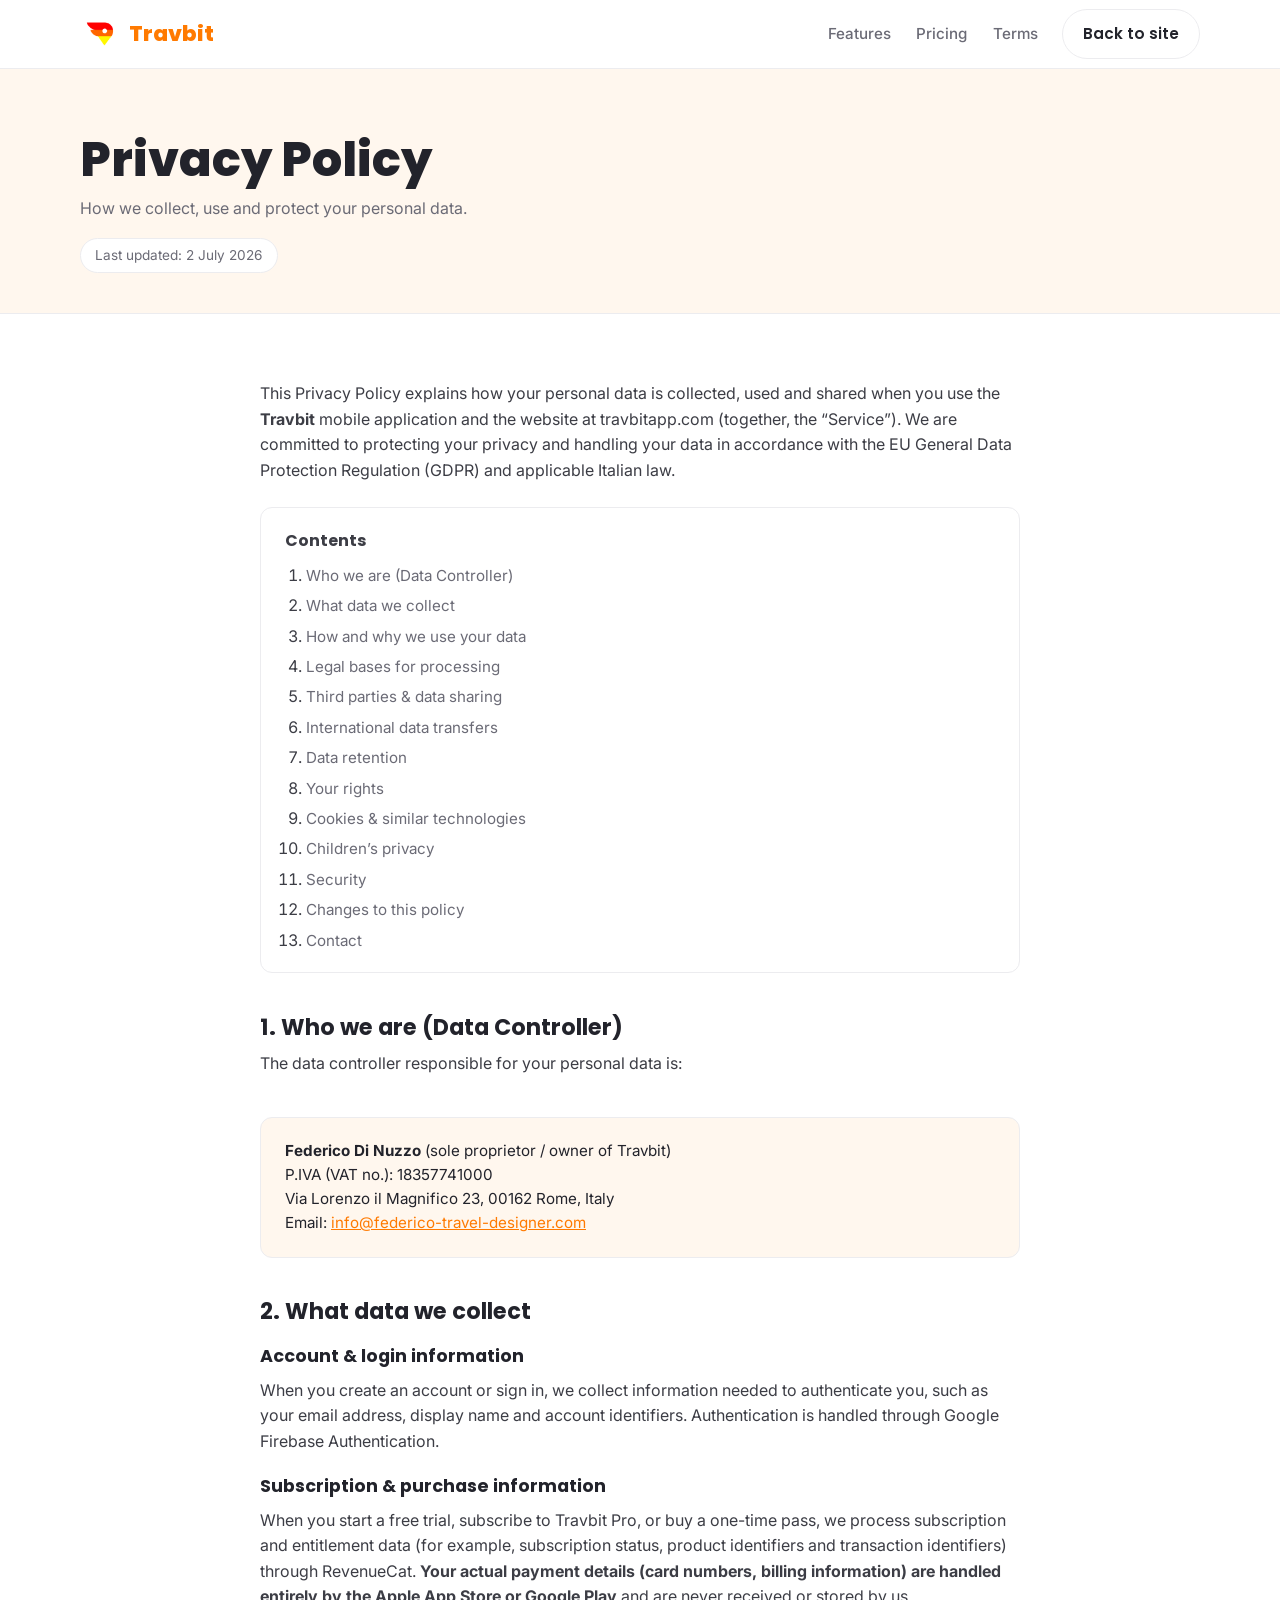
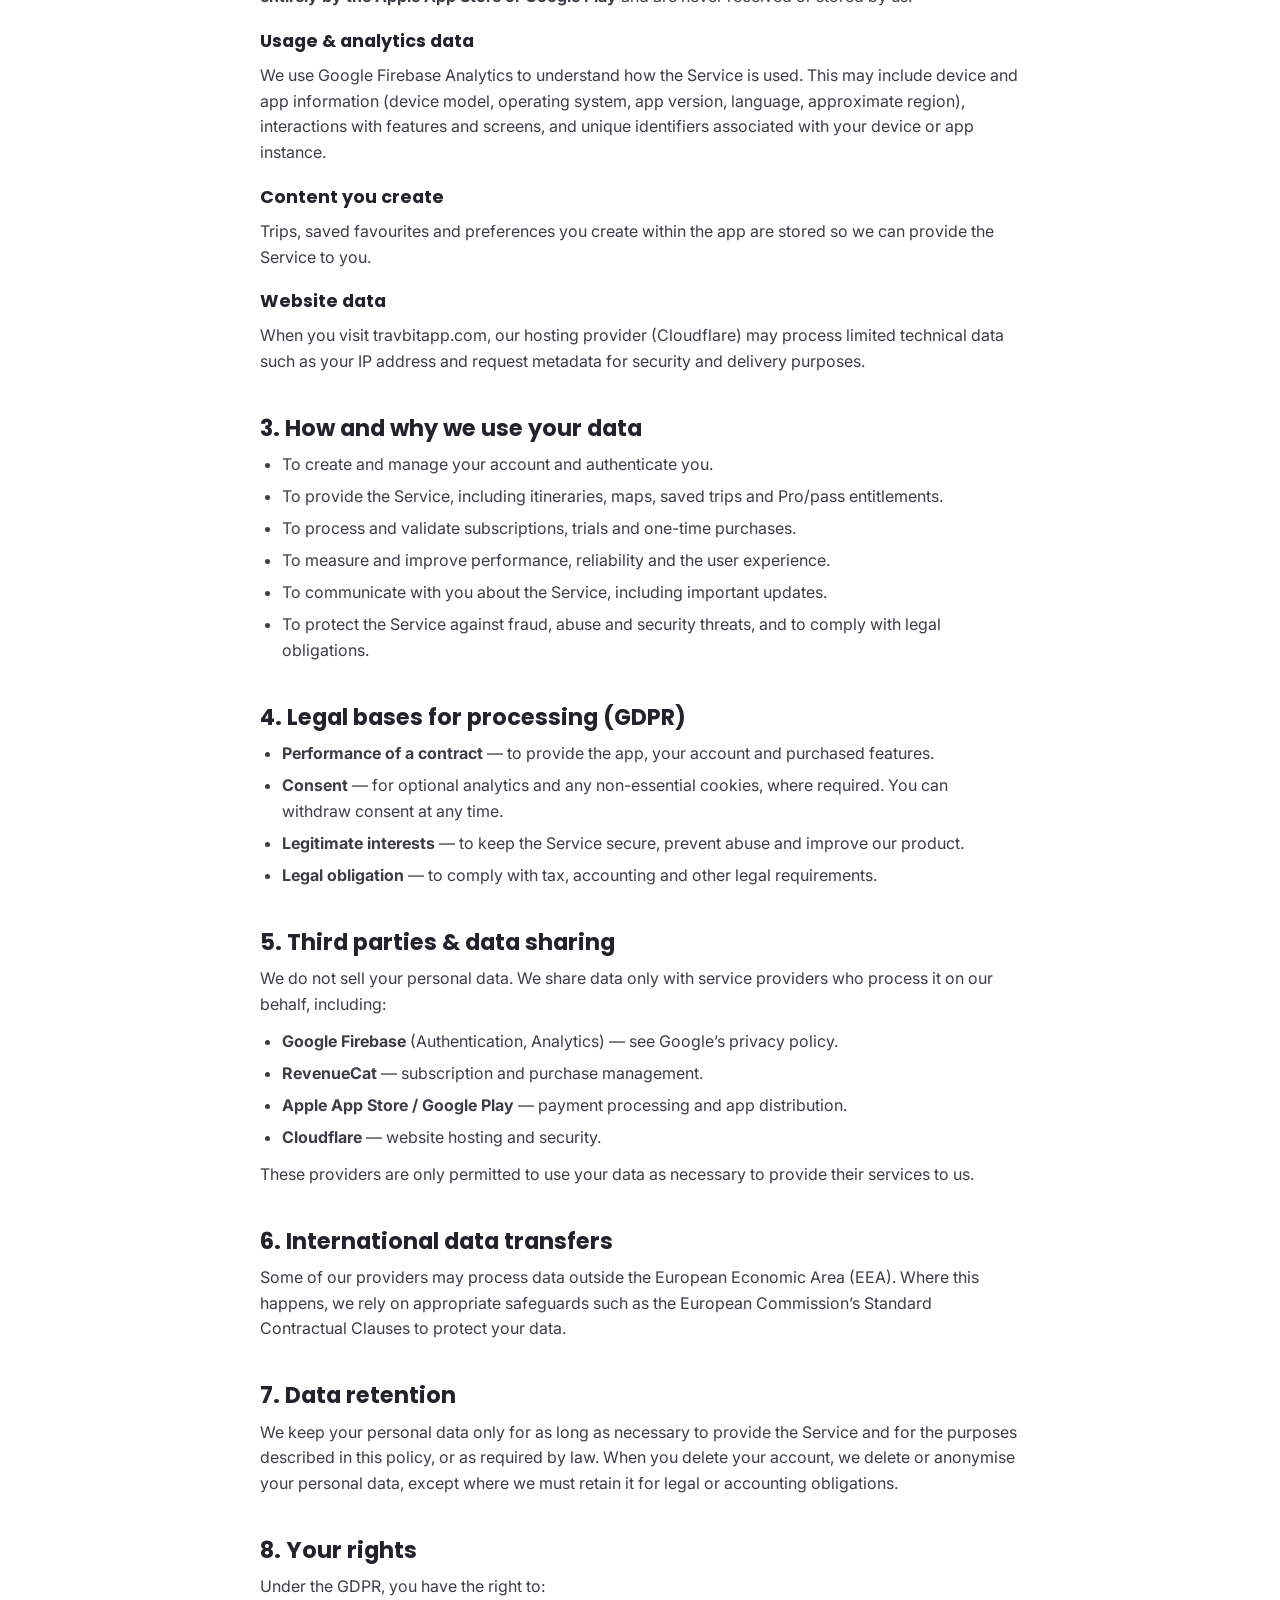
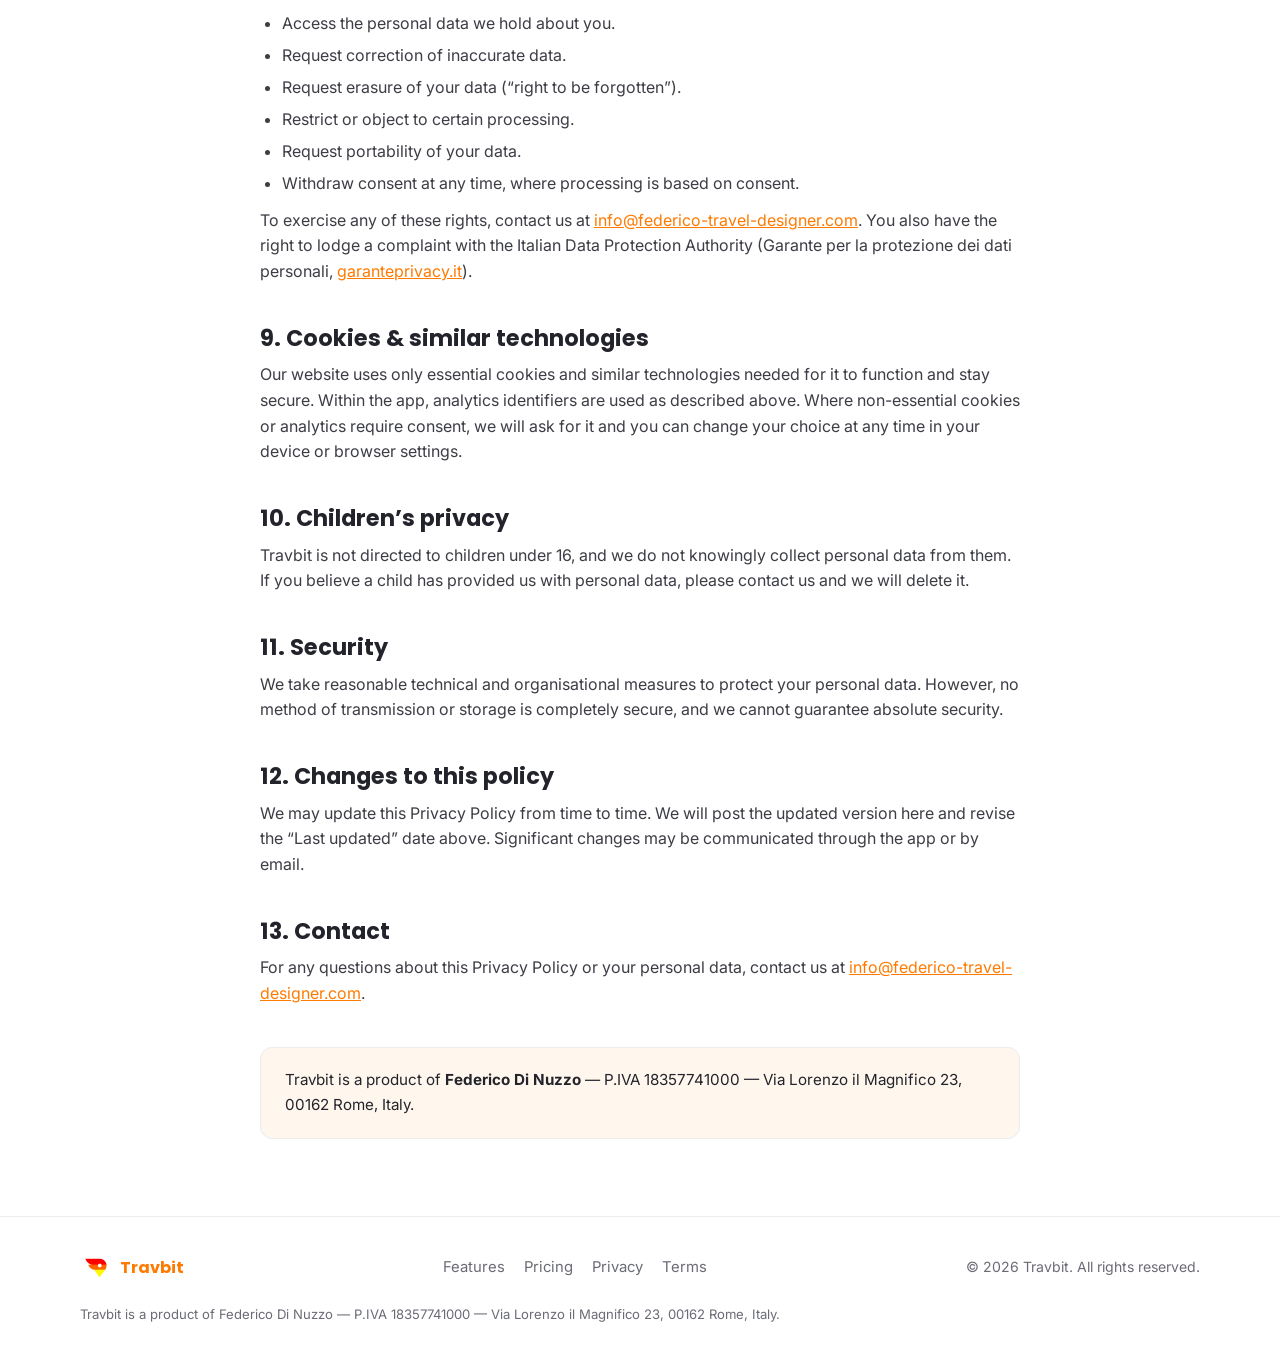
==== privacy.html @ 62d88a39 "Add Privacy Policy and Terms pages + legal entity in footer GDPR-oriented Privacy Policy (Firebase A" ====
<!DOCTYPE html>
<html lang="en">
<head>
  <meta charset="UTF-8" />
  <meta name="viewport" content="width=device-width, initial-scale=1.0" />
  <title>Privacy Policy — Travbit</title>
  <meta name="description" content="How Travbit collects, uses and protects your personal data, in line with the EU General Data Protection Regulation (GDPR)." />
  <link rel="canonical" href="https://travbitapp.com/privacy" />
  <link rel="icon" type="image/png" href="/assets/img/travbit-icon.png" />
  <link rel="preconnect" href="https://fonts.googleapis.com" />
  <link rel="preconnect" href="https://fonts.gstatic.com" crossorigin />
  <link href="https://fonts.googleapis.com/css2?family=Inter:wght@400;500;600&family=Poppins:wght@600;700;800&display=swap" rel="stylesheet" />
  <link rel="stylesheet" href="/styles.css" />
</head>
<body>
  <!-- HEADER -->
  <header class="site-header">
    <nav class="nav container">
      <a class="brand" href="/" aria-label="Travbit home">
        <img src="/assets/img/travbit-icon.png" alt="" width="40" height="40" class="brand__mark" />
        <span class="brand__name">Travbit</span>
      </a>
      <ul class="nav__links">
        <li><a href="/#features">Features</a></li>
        <li><a href="/#pricing">Pricing</a></li>
        <li><a href="/terms">Terms</a></li>
      </ul>
      <a href="/" class="btn btn--ghost nav__cta">Back to site</a>
    </nav>
  </header>

  <main>
    <section class="legal-hero">
      <div class="container">
        <h1>Privacy Policy</h1>
        <p>How we collect, use and protect your personal data.</p>
        <span class="legal__updated">Last updated: 2 July 2026</span>
      </div>
    </section>

    <section class="legal">
      <div class="container legal__body">
        <p>
          This Privacy Policy explains how your personal data is collected, used and shared when you use the
          <strong>Travbit</strong> mobile application and the website at travbitapp.com (together, the “Service”).
          We are committed to protecting your privacy and handling your data in accordance with the EU General Data
          Protection Regulation (GDPR) and applicable Italian law.
        </p>

        <nav class="legal-toc" aria-label="Contents">
          <p>Contents</p>
          <ol>
            <li><a href="#controller">Who we are (Data Controller)</a></li>
            <li><a href="#data">What data we collect</a></li>
            <li><a href="#use">How and why we use your data</a></li>
            <li><a href="#legal-basis">Legal bases for processing</a></li>
            <li><a href="#sharing">Third parties &amp; data sharing</a></li>
            <li><a href="#transfers">International data transfers</a></li>
            <li><a href="#retention">Data retention</a></li>
            <li><a href="#rights">Your rights</a></li>
            <li><a href="#cookies">Cookies &amp; similar technologies</a></li>
            <li><a href="#children">Children’s privacy</a></li>
            <li><a href="#security">Security</a></li>
            <li><a href="#changes">Changes to this policy</a></li>
            <li><a href="#contact">Contact</a></li>
          </ol>
        </nav>

        <h2 id="controller">1. Who we are (Data Controller)</h2>
        <p>The data controller responsible for your personal data is:</p>
        <div class="legal__entity">
          <strong>Federico Di Nuzzo</strong> (sole proprietor / owner of Travbit)<br />
          P.IVA (VAT no.): 18357741000<br />
          Via Lorenzo il Magnifico 23, 00162 Rome, Italy<br />
          Email: <a href="mailto:info@federico-travel-designer.com">info@federico-travel-designer.com</a>
        </div>

        <h2 id="data">2. What data we collect</h2>
        <h3>Account &amp; login information</h3>
        <p>
          When you create an account or sign in, we collect information needed to authenticate you, such as your
          email address, display name and account identifiers. Authentication is handled through Google Firebase
          Authentication.
        </p>
        <h3>Subscription &amp; purchase information</h3>
        <p>
          When you start a free trial, subscribe to Travbit Pro, or buy a one-time pass, we process subscription and
          entitlement data (for example, subscription status, product identifiers and transaction identifiers) through
          RevenueCat. <strong>Your actual payment details (card numbers, billing information) are handled entirely by
          the Apple App Store or Google Play</strong> and are never received or stored by us.
        </p>
        <h3>Usage &amp; analytics data</h3>
        <p>
          We use Google Firebase Analytics to understand how the Service is used. This may include device and app
          information (device model, operating system, app version, language, approximate region), interactions with
          features and screens, and unique identifiers associated with your device or app instance.
        </p>
        <h3>Content you create</h3>
        <p>
          Trips, saved favourites and preferences you create within the app are stored so we can provide the Service to you.
        </p>
        <h3>Website data</h3>
        <p>
          When you visit travbitapp.com, our hosting provider (Cloudflare) may process limited technical data such as your
          IP address and request metadata for security and delivery purposes.
        </p>

        <h2 id="use">3. How and why we use your data</h2>
        <ul>
          <li>To create and manage your account and authenticate you.</li>
          <li>To provide the Service, including itineraries, maps, saved trips and Pro/pass entitlements.</li>
          <li>To process and validate subscriptions, trials and one-time purchases.</li>
          <li>To measure and improve performance, reliability and the user experience.</li>
          <li>To communicate with you about the Service, including important updates.</li>
          <li>To protect the Service against fraud, abuse and security threats, and to comply with legal obligations.</li>
        </ul>

        <h2 id="legal-basis">4. Legal bases for processing (GDPR)</h2>
        <ul>
          <li><strong>Performance of a contract</strong> — to provide the app, your account and purchased features.</li>
          <li><strong>Consent</strong> — for optional analytics and any non-essential cookies, where required. You can withdraw consent at any time.</li>
          <li><strong>Legitimate interests</strong> — to keep the Service secure, prevent abuse and improve our product.</li>
          <li><strong>Legal obligation</strong> — to comply with tax, accounting and other legal requirements.</li>
        </ul>

        <h2 id="sharing">5. Third parties &amp; data sharing</h2>
        <p>We do not sell your personal data. We share data only with service providers who process it on our behalf, including:</p>
        <ul>
          <li><strong>Google Firebase</strong> (Authentication, Analytics) — see Google’s privacy policy.</li>
          <li><strong>RevenueCat</strong> — subscription and purchase management.</li>
          <li><strong>Apple App Store / Google Play</strong> — payment processing and app distribution.</li>
          <li><strong>Cloudflare</strong> — website hosting and security.</li>
        </ul>
        <p>These providers are only permitted to use your data as necessary to provide their services to us.</p>

        <h2 id="transfers">6. International data transfers</h2>
        <p>
          Some of our providers may process data outside the European Economic Area (EEA). Where this happens, we rely on
          appropriate safeguards such as the European Commission’s Standard Contractual Clauses to protect your data.
        </p>

        <h2 id="retention">7. Data retention</h2>
        <p>
          We keep your personal data only for as long as necessary to provide the Service and for the purposes described
          in this policy, or as required by law. When you delete your account, we delete or anonymise your personal data,
          except where we must retain it for legal or accounting obligations.
        </p>

        <h2 id="rights">8. Your rights</h2>
        <p>Under the GDPR, you have the right to:</p>
        <ul>
          <li>Access the personal data we hold about you.</li>
          <li>Request correction of inaccurate data.</li>
          <li>Request erasure of your data (“right to be forgotten”).</li>
          <li>Restrict or object to certain processing.</li>
          <li>Request portability of your data.</li>
          <li>Withdraw consent at any time, where processing is based on consent.</li>
        </ul>
        <p>
          To exercise any of these rights, contact us at
          <a href="mailto:info@federico-travel-designer.com">info@federico-travel-designer.com</a>. You also have the right to lodge a complaint
          with the Italian Data Protection Authority (Garante per la protezione dei dati personali,
          <a href="https://www.garanteprivacy.it" target="_blank" rel="noopener">garanteprivacy.it</a>).
        </p>

        <h2 id="cookies">9. Cookies &amp; similar technologies</h2>
        <p>
          Our website uses only essential cookies and similar technologies needed for it to function and stay secure.
          Within the app, analytics identifiers are used as described above. Where non-essential cookies or analytics
          require consent, we will ask for it and you can change your choice at any time in your device or browser settings.
        </p>

        <h2 id="children">10. Children’s privacy</h2>
        <p>
          Travbit is not directed to children under 16, and we do not knowingly collect personal data from them. If you
          believe a child has provided us with personal data, please contact us and we will delete it.
        </p>

        <h2 id="security">11. Security</h2>
        <p>
          We take reasonable technical and organisational measures to protect your personal data. However, no method of
          transmission or storage is completely secure, and we cannot guarantee absolute security.
        </p>

        <h2 id="changes">12. Changes to this policy</h2>
        <p>
          We may update this Privacy Policy from time to time. We will post the updated version here and revise the
          “Last updated” date above. Significant changes may be communicated through the app or by email.
        </p>

        <h2 id="contact">13. Contact</h2>
        <p>
          For any questions about this Privacy Policy or your personal data, contact us at
          <a href="mailto:info@federico-travel-designer.com">info@federico-travel-designer.com</a>.
        </p>
        <div class="legal__entity">
          Travbit is a product of <strong>Federico Di Nuzzo</strong> — P.IVA 18357741000 —
          Via Lorenzo il Magnifico 23, 00162 Rome, Italy.
        </div>
      </div>
    </section>
  </main>

  <!-- FOOTER -->
  <footer class="footer">
    <div class="container footer__grid">
      <div class="footer__brand">
        <img src="/assets/img/travbit-icon.png" alt="" width="32" height="32" />
        <span>Travbit</span>
      </div>
      <nav class="footer__links" aria-label="Footer">
        <a href="/#features">Features</a>
        <a href="/#pricing">Pricing</a>
        <a href="/privacy">Privacy</a>
        <a href="/terms">Terms</a>
      </nav>
      <p class="footer__copy">© <span id="year"></span> Travbit. All rights reserved.</p>
      <p class="footer__legal">
        Travbit is a product of Federico Di Nuzzo — P.IVA 18357741000 —
        Via Lorenzo il Magnifico 23, 00162 Rome, Italy.
      </p>
    </div>
  </footer>

  <script>document.getElementById('year').textContent = new Date().getFullYear();</script>
</body>
</html>
---- styles.css ----
/* ===================================================================
   Travbit — landing page styles
   Brand: sunset gradient  red → orange → yellow
   =================================================================== */

:root {
  --red:    #FF2200;
  --orange: #FF7A00;
  --yellow: #FFD400;
  --ink:    #22232B;
  --muted:  #6B6B76;
  --line:   #ECECEF;
  --bg:     #FFFFFF;
  --tint:   #FFF7EE;

  --grad: linear-gradient(135deg, var(--red) 0%, var(--orange) 52%, var(--yellow) 100%);

  --radius: 18px;
  --radius-sm: 12px;
  --shadow: 0 18px 40px -18px rgba(255, 90, 0, .35);
  --shadow-soft: 0 10px 30px -12px rgba(34, 35, 43, .12);

  --maxw: 1120px;
  --font-head: "Poppins", system-ui, sans-serif;
  --font-body: "Inter", system-ui, sans-serif;
}

* { box-sizing: border-box; }

html { scroll-behavior: smooth; }

body {
  margin: 0;
  font-family: var(--font-body);
  color: var(--ink);
  background: var(--bg);
  line-height: 1.6;
  -webkit-font-smoothing: antialiased;
}

h1, h2, h3 { font-family: var(--font-head); line-height: 1.12; margin: 0; }
p { margin: 0; }
a { color: inherit; text-decoration: none; }
img { max-width: 100%; display: block; }
ul { margin: 0; padding: 0; list-style: none; }

.container { width: min(100% - 2.5rem, var(--maxw)); margin-inline: auto; }

.grad-text {
  background: var(--grad);
  -webkit-background-clip: text;
  background-clip: text;
  color: transparent;
}

/* ---------- Buttons ---------- */
.btn {
  display: inline-flex;
  align-items: center;
  justify-content: center;
  gap: .5rem;
  font-family: var(--font-head);
  font-weight: 600;
  font-size: .95rem;
  padding: .72rem 1.25rem;
  border-radius: 999px;
  border: 1.5px solid transparent;
  cursor: pointer;
  transition: transform .15s ease, box-shadow .2s ease, background .2s ease;
  white-space: nowrap;
}
.btn--primary { background: var(--grad); color: #fff; box-shadow: var(--shadow); }
.btn--primary:hover { transform: translateY(-2px); }
.btn--ghost { background: #fff; color: var(--ink); border-color: var(--line); }
.btn--ghost:hover { border-color: var(--orange); color: var(--orange); }
.btn--lg { padding: .95rem 1.6rem; font-size: 1.02rem; }

/* ---------- Header ---------- */
.site-header {
  position: sticky; top: 0; z-index: 50;
  background: rgba(255,255,255,.85);
  backdrop-filter: saturate(180%) blur(12px);
  border-bottom: 1px solid var(--line);
}
.nav { display: flex; align-items: center; gap: 1.5rem; height: 68px; }
.brand { display: flex; align-items: center; gap: .55rem; margin-right: auto; }
.brand__mark { border-radius: 9px; }
.brand__name { font-family: var(--font-head); font-weight: 800; font-size: 1.35rem; color: var(--orange); }
.nav__links { display: flex; gap: 1.6rem; }
.nav__links a { color: var(--muted); font-weight: 500; font-size: .95rem; }
.nav__links a:hover { color: var(--ink); }

/* ---------- Hero ---------- */
.hero { padding: clamp(2.5rem, 6vw, 5rem) 0 clamp(3rem, 7vw, 6rem); overflow: hidden; }
.hero__grid {
  display: grid; grid-template-columns: 1.05fr .95fr;
  gap: clamp(2rem, 5vw, 4rem); align-items: center;
}
.eyebrow {
  display: inline-block;
  font-family: var(--font-head); font-weight: 600; font-size: .8rem;
  text-transform: uppercase; letter-spacing: .08em;
  color: var(--orange);
  background: var(--tint);
  padding: .4rem .8rem; border-radius: 999px; margin-bottom: 1.1rem;
}
.hero__title { font-size: clamp(2.4rem, 6vw, 4rem); font-weight: 800; letter-spacing: -.02em; }
.hero__lead { margin-top: 1.25rem; font-size: 1.12rem; color: var(--muted); max-width: 34ch; }
.hero__cta { display: flex; flex-wrap: wrap; gap: .8rem; margin-top: 1.9rem; }
.hero__note { margin-top: 1.1rem; font-size: .9rem; color: var(--muted); }

/* Hero art / phone mockup */
.hero__art { position: relative; display: grid; place-items: center; }
.blob { position: absolute; border-radius: 50%; filter: blur(46px); opacity: .5; z-index: 0; }
.blob--1 { width: 320px; height: 320px; background: var(--yellow); top: -30px; right: -20px; }
.blob--2 { width: 300px; height: 300px; background: var(--red); bottom: -40px; left: -30px; opacity: .35; }

.phone {
  position: relative; z-index: 1;
  width: 268px; height: 540px;
  background: #0f1116; border-radius: 42px;
  padding: 12px; box-shadow: var(--shadow), 0 40px 70px -30px rgba(0,0,0,.4);
}
.phone__notch {
  position: absolute; top: 14px; left: 50%; transform: translateX(-50%);
  width: 120px; height: 24px; background: #0f1116; border-radius: 0 0 16px 16px; z-index: 3;
}
.phone__screen {
  position: relative; height: 100%; border-radius: 32px; overflow: hidden;
  background: #eef1f4; display: flex; flex-direction: column;
}
.app-map {
  position: relative; flex: 1;
  background:
    radial-gradient(circle at 30% 30%, #fde9d2, transparent 60%),
    repeating-linear-gradient(0deg, #e4e8ec 0 1px, transparent 1px 26px),
    repeating-linear-gradient(90deg, #e4e8ec 0 1px, transparent 1px 26px),
    #eef2f6;
}
.route { position: absolute; inset: 0; width: 100%; height: 100%; }
.route path { fill: none; stroke: var(--orange); stroke-width: 4; stroke-linecap: round; stroke-dasharray: 8 10; }
.pin {
  position: absolute; width: 16px; height: 16px; border-radius: 50% 50% 50% 0;
  background: var(--grad); transform: rotate(-45deg);
  box-shadow: 0 4px 8px rgba(0,0,0,.2);
}
.pin::after { content: ""; position: absolute; inset: 4px; background: #fff; border-radius: 50%; }
.pin--1 { top: 20%; left: 16%; }
.pin--2 { top: 44%; left: 68%; }
.pin--3 { top: 68%; left: 30%; }
.pin--4 { top: 82%; left: 74%; }

.app-sheet {
  background: #fff; border-radius: 22px 22px 0 0; padding: 14px 18px 20px;
  margin-top: -18px; position: relative; z-index: 2; box-shadow: 0 -8px 24px -12px rgba(0,0,0,.15);
}
.app-sheet__grip { display: block; width: 40px; height: 4px; border-radius: 2px; background: #d9dde2; margin: 0 auto 12px; }
.app-sheet__title { font-family: var(--font-head); font-weight: 700; font-size: 1.05rem; margin-bottom: 10px; }
.app-list li { display: flex; align-items: center; gap: 10px; padding: 7px 0; font-size: .86rem; color: #3c3d45; border-top: 1px solid #f1f2f4; }
.app-list li:first-child { border-top: 0; }
.app-list__num {
  flex: none; width: 22px; height: 22px; border-radius: 50%;
  background: var(--tint); color: var(--orange); font-weight: 700; font-size: .78rem;
  display: grid; place-items: center;
}

/* ---------- Generic section ---------- */
.section { padding: clamp(3rem, 7vw, 5.5rem) 0; }
.section--tint { background: var(--tint); }
.section__title { text-align: center; font-size: clamp(1.8rem, 4vw, 2.6rem); font-weight: 800; letter-spacing: -.01em; }
.section__sub { text-align: center; color: var(--muted); margin: .8rem auto 0; max-width: 52ch; font-size: 1.05rem; }

/* ---------- Feature cards ---------- */
.cards {
  margin-top: 2.6rem;
  display: grid; grid-template-columns: repeat(3, 1fr); gap: 1.1rem;
}
.card {
  background: #fff; border: 1px solid var(--line); border-radius: var(--radius);
  padding: 1.6rem; transition: transform .18s ease, box-shadow .2s ease, border-color .2s ease;
}
.card:hover { transform: translateY(-4px); box-shadow: var(--shadow-soft); border-color: transparent; }
.card__icon {
  width: 52px; height: 52px; border-radius: 14px; background: var(--tint);
  display: grid; place-items: center; font-size: 1.5rem; margin-bottom: 1rem;
}
.card h3 { font-size: 1.15rem; font-weight: 700; margin-bottom: .4rem; }
.card p { color: var(--muted); font-size: .96rem; }

/* ---------- Audience pills ---------- */
.pills { margin-top: 2.4rem; display: flex; flex-wrap: wrap; gap: .8rem; justify-content: center; }
.pill {
  background: #fff; border: 1px solid var(--line); border-radius: 999px;
  padding: .7rem 1.15rem; font-weight: 500; font-size: .96rem; box-shadow: var(--shadow-soft);
}

/* ---------- Pricing ---------- */
.pricing {
  margin-top: 2.8rem;
  display: grid; grid-template-columns: repeat(3, 1fr); gap: 1.25rem; align-items: stretch;
}
.plan {
  position: relative; display: flex; flex-direction: column;
  background: #fff; border: 1px solid var(--line); border-radius: var(--radius);
  padding: 1.8rem 1.6rem;
}
.plan--featured { border-color: transparent; box-shadow: var(--shadow); transform: translateY(-6px); }
.plan__badge {
  position: absolute; top: -12px; left: 50%; transform: translateX(-50%);
  background: var(--grad); color: #fff; font-family: var(--font-head); font-weight: 700;
  font-size: .72rem; letter-spacing: .04em; text-transform: uppercase;
  padding: .35rem .8rem; border-radius: 999px; white-space: nowrap;
}
.plan__icon { margin-bottom: 1rem; }
.plan__passes { display: flex; gap: .5rem; margin-bottom: 1rem; }
.plan h3 { font-size: 1.3rem; font-weight: 700; }
.plan__desc { color: var(--muted); margin-top: .5rem; font-size: .95rem; }
.plan__list { margin: 1.1rem 0 1.6rem; display: grid; gap: .55rem; }
.plan__list li { position: relative; padding-left: 1.6rem; font-size: .94rem; color: #3c3d45; }
.plan__list li::before {
  content: "✓"; position: absolute; left: 0; color: var(--orange); font-weight: 800;
}
.plan__cta { margin-top: auto; width: 100%; }

/* ---------- Languages ---------- */
.langs { margin-top: 2.2rem; display: flex; flex-wrap: wrap; justify-content: center; gap: 1rem 1.4rem; }
.langs li { font-family: var(--font-head); font-weight: 600; font-size: 1.05rem; }

/* ---------- Download CTA ---------- */
.cta { padding: clamp(3rem, 7vw, 5rem) 0; }
.cta__inner {
  background: var(--grad); border-radius: 28px; color: #fff; text-align: center;
  padding: clamp(2.5rem, 6vw, 4rem) 1.5rem; box-shadow: var(--shadow);
}
.cta__title { font-size: clamp(1.7rem, 4vw, 2.6rem); font-weight: 800; }
.cta__sub { margin-top: .7rem; font-size: 1.1rem; opacity: .95; }
.store-badges { display: flex; flex-wrap: wrap; gap: .9rem; justify-content: center; margin-top: 1.8rem; }
.store-badge {
  display: inline-flex; flex-direction: column; align-items: flex-start;
  background: #101114; color: #fff; border-radius: 12px;
  padding: .6rem 1.2rem; min-width: 168px; text-align: left;
  transition: transform .15s ease;
}
.store-badge:hover { transform: translateY(-2px); }
.store-badge__pre { font-size: .72rem; opacity: .85; }
.store-badge__name { font-family: var(--font-head); font-weight: 700; font-size: 1.1rem; }
.cta__note { margin-top: 1.3rem; font-size: .9rem; opacity: .9; }

/* ---------- Footer ---------- */
.footer { border-top: 1px solid var(--line); padding: 2.2rem 0; }
.footer__grid { display: flex; align-items: center; flex-wrap: wrap; gap: 1rem 2rem; }
.footer__brand { display: flex; align-items: center; gap: .5rem; font-family: var(--font-head); font-weight: 700; color: var(--orange); }
.footer__links { display: flex; flex-wrap: wrap; gap: 1.2rem; margin-inline: auto; }
.footer__links a { color: var(--muted); font-size: .93rem; }
.footer__links a:hover { color: var(--ink); }
.footer__copy { color: var(--muted); font-size: .88rem; }

/* ---------- Legal pages (privacy / terms) ---------- */
.legal-hero {
  background: var(--tint);
  padding: clamp(2.5rem, 6vw, 4rem) 0 clamp(1.5rem, 4vw, 2.5rem);
  border-bottom: 1px solid var(--line);
}
.legal-hero h1 { font-size: clamp(2rem, 5vw, 3rem); font-weight: 800; }
.legal-hero p { color: var(--muted); margin-top: .6rem; }
.legal { padding: clamp(2rem, 5vw, 3.5rem) 0 clamp(3rem, 6vw, 5rem); }
.legal__body { max-width: 760px; margin-inline: auto; }
.legal__body h2 {
  font-size: 1.4rem; font-weight: 700; margin: 2.2rem 0 .7rem;
  padding-top: .4rem; scroll-margin-top: 90px;
}
.legal__body h3 { font-size: 1.1rem; font-weight: 700; margin: 1.4rem 0 .4rem; }
.legal__body p, .legal__body li { color: #3c3d45; font-size: 1rem; }
.legal__body p { margin: .7rem 0; }
.legal__body ul { list-style: disc; padding-left: 1.4rem; margin: .6rem 0; display: grid; gap: .4rem; }
.legal__body a { color: var(--orange); text-decoration: underline; }
.legal__updated {
  display: inline-block; font-size: .85rem; color: var(--muted);
  background: #fff; border: 1px solid var(--line); border-radius: 999px; padding: .35rem .9rem; margin-top: 1rem;
}
.legal__entity {
  margin-top: 2.5rem; padding: 1.3rem 1.5rem; background: var(--tint);
  border: 1px solid var(--line); border-radius: var(--radius-sm); font-size: .95rem;
}
.legal__entity strong { color: var(--ink); }
.legal-toc {
  margin: 1.5rem 0 0; padding: 1.2rem 1.5rem; background: #fff;
  border: 1px solid var(--line); border-radius: var(--radius-sm);
}
.legal-toc p { font-family: var(--font-head); font-weight: 700; margin: 0 0 .6rem; }
.legal-toc ol { margin: 0; padding-left: 1.3rem; display: grid; gap: .3rem; }
.legal-toc a { color: var(--muted); text-decoration: none; font-size: .95rem; }
.legal-toc a:hover { color: var(--orange); }

/* footer legal line */
.footer__legal { width: 100%; color: var(--muted); font-size: .82rem; line-height: 1.5; margin-top: .3rem; }

/* ---------- Responsive ---------- */
@media (max-width: 900px) {
  .nav__links { display: none; }
  .hero__grid { grid-template-columns: 1fr; text-align: center; }
  .hero__lead { margin-inline: auto; }
  .hero__cta { justify-content: center; }
  .hero__art { margin-top: 1rem; }
  .cards { grid-template-columns: repeat(2, 1fr); }
  .pricing { grid-template-columns: 1fr; max-width: 460px; margin-inline: auto; }
  .plan--featured { transform: none; }
}

@media (max-width: 560px) {
  .cards { grid-template-columns: 1fr; }
  .nav__cta { display: none; }
  .footer__grid { flex-direction: column; text-align: center; }
  .footer__links { margin-inline: 0; }
}

@media (prefers-reduced-motion: reduce) {
  * { scroll-behavior: auto; transition: none !important; }
}
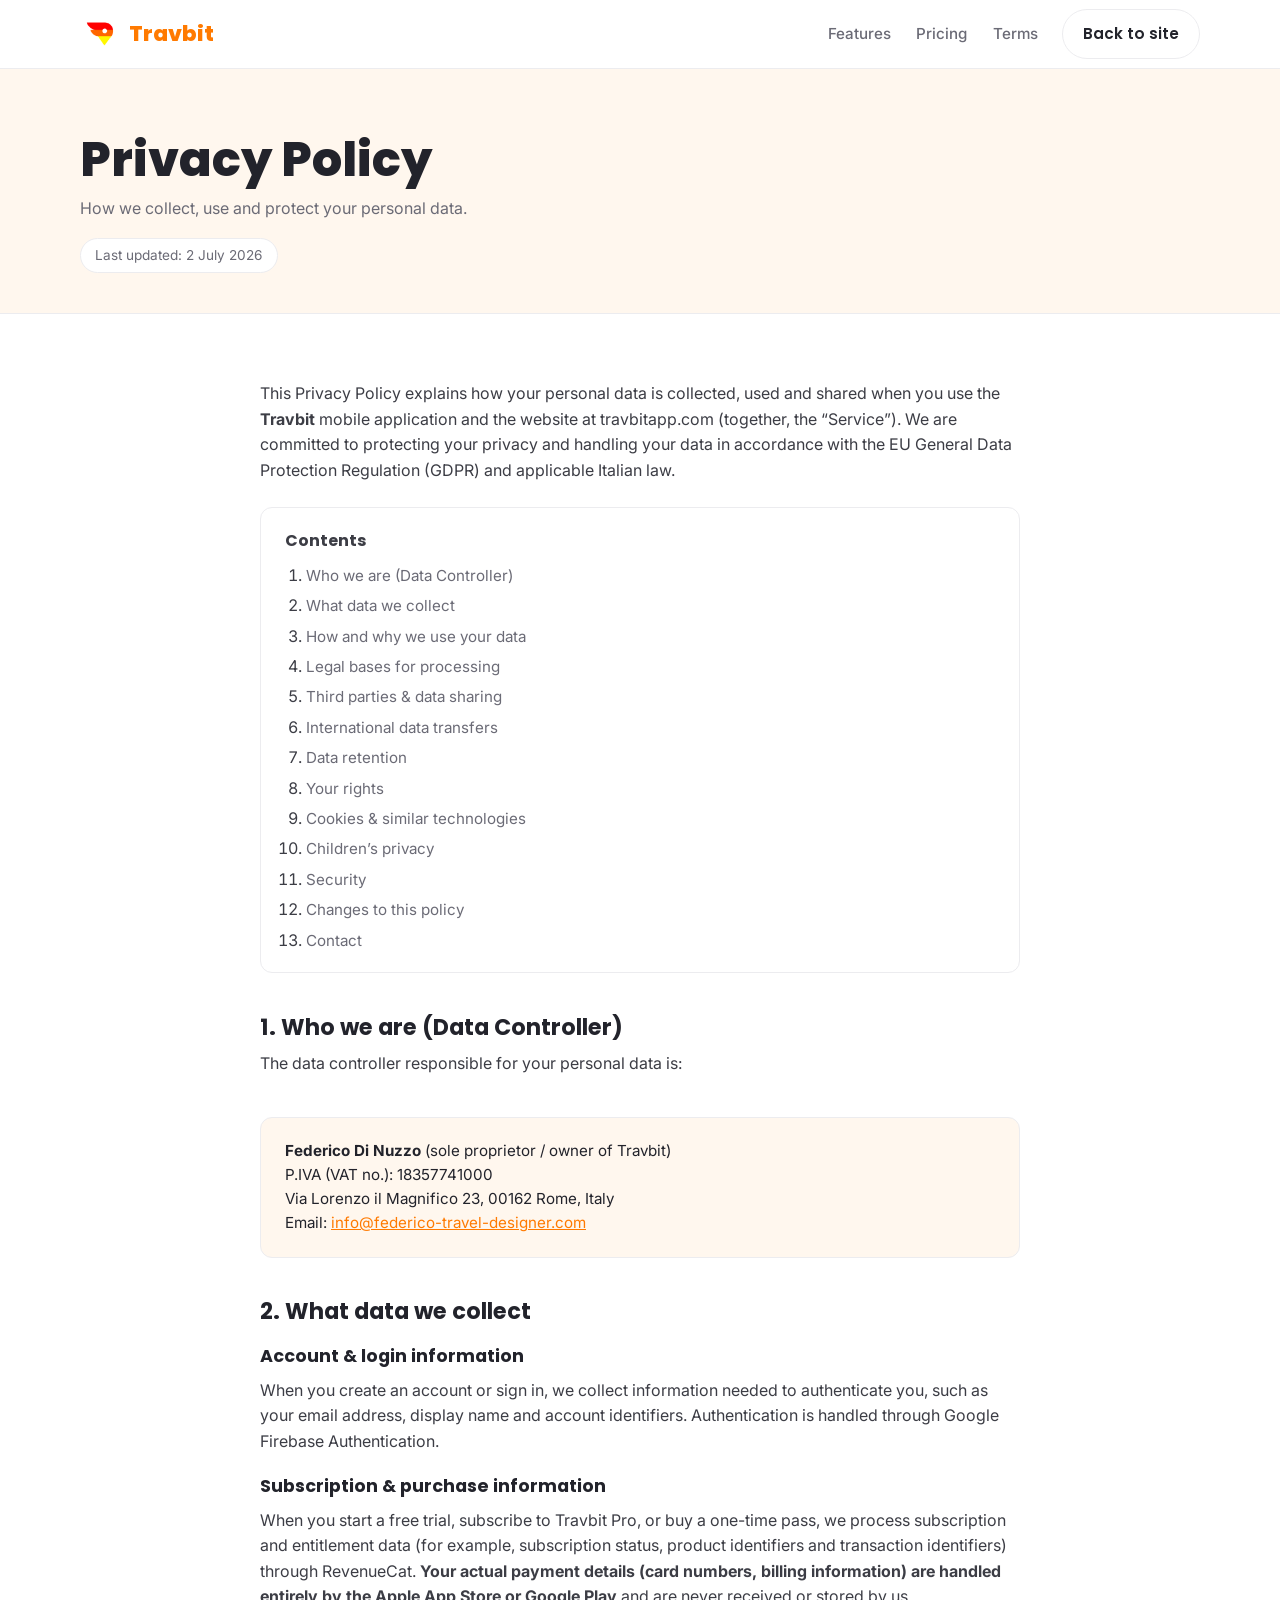
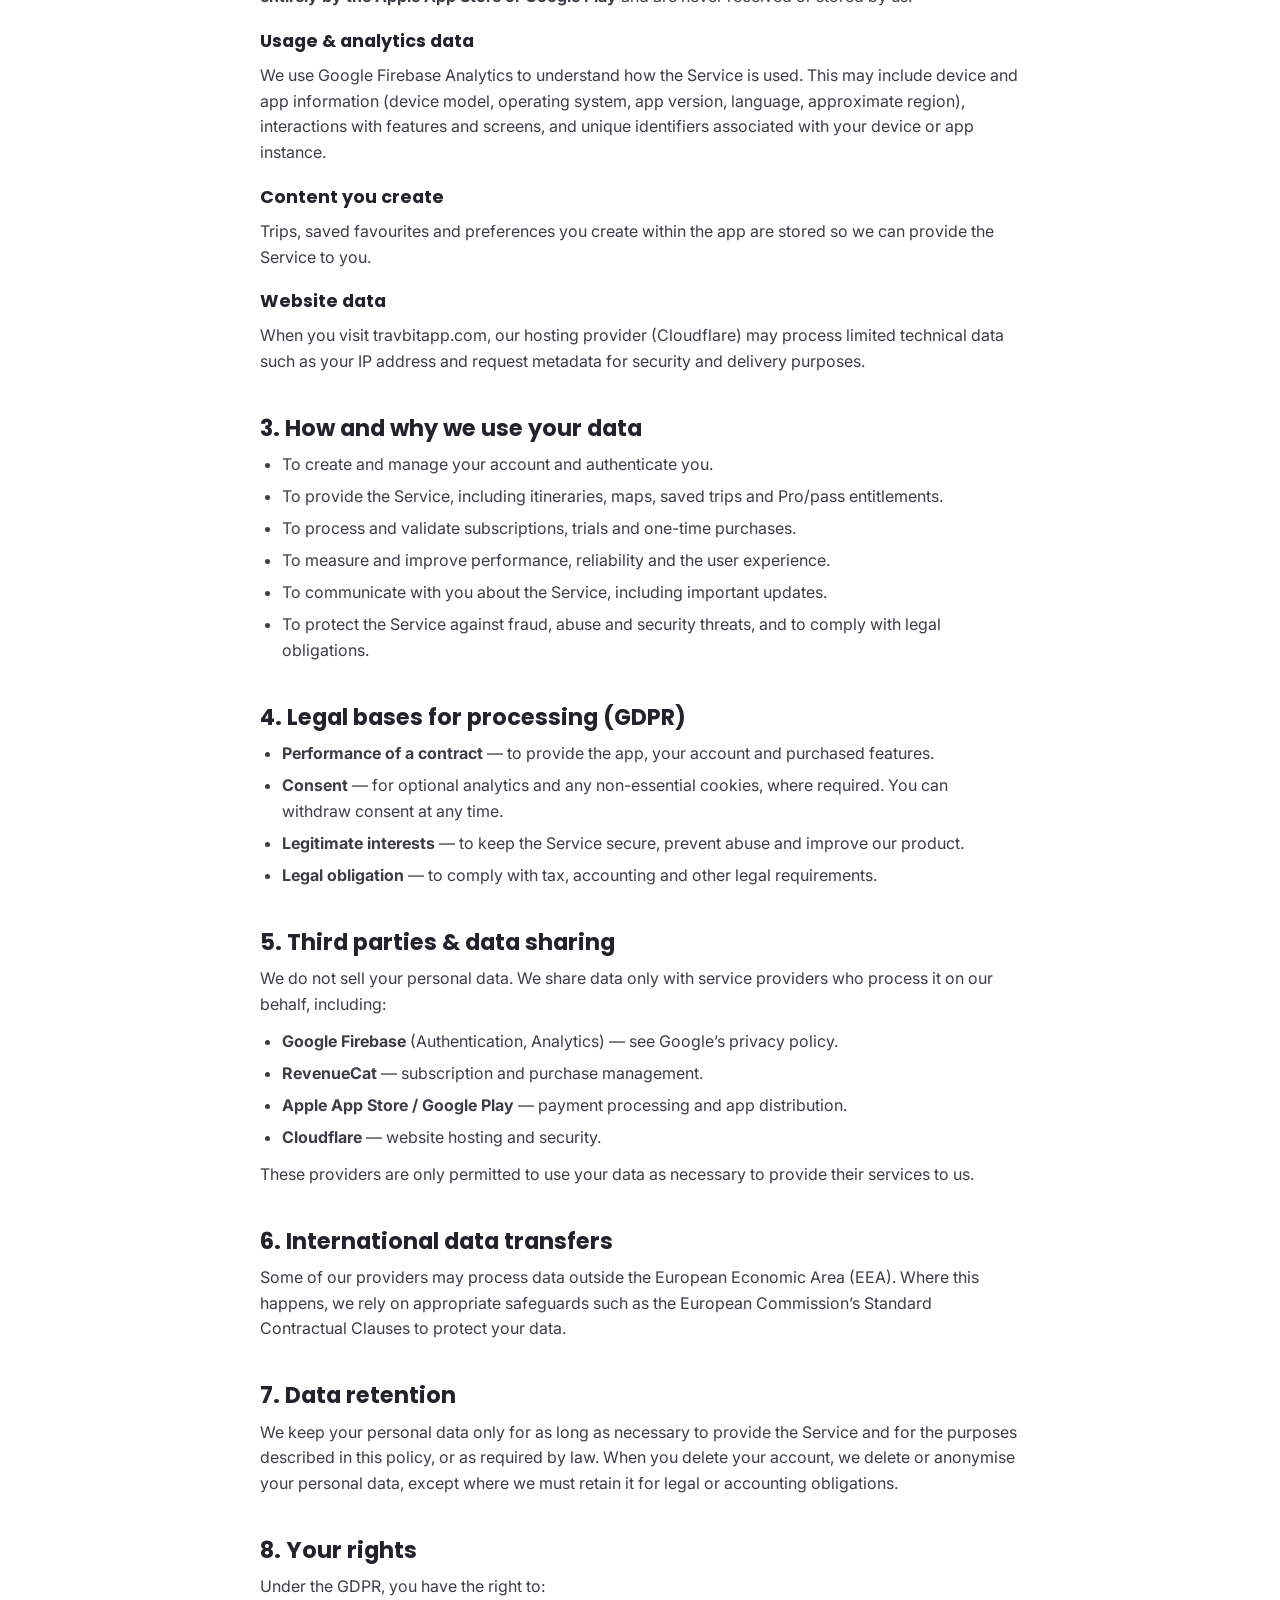
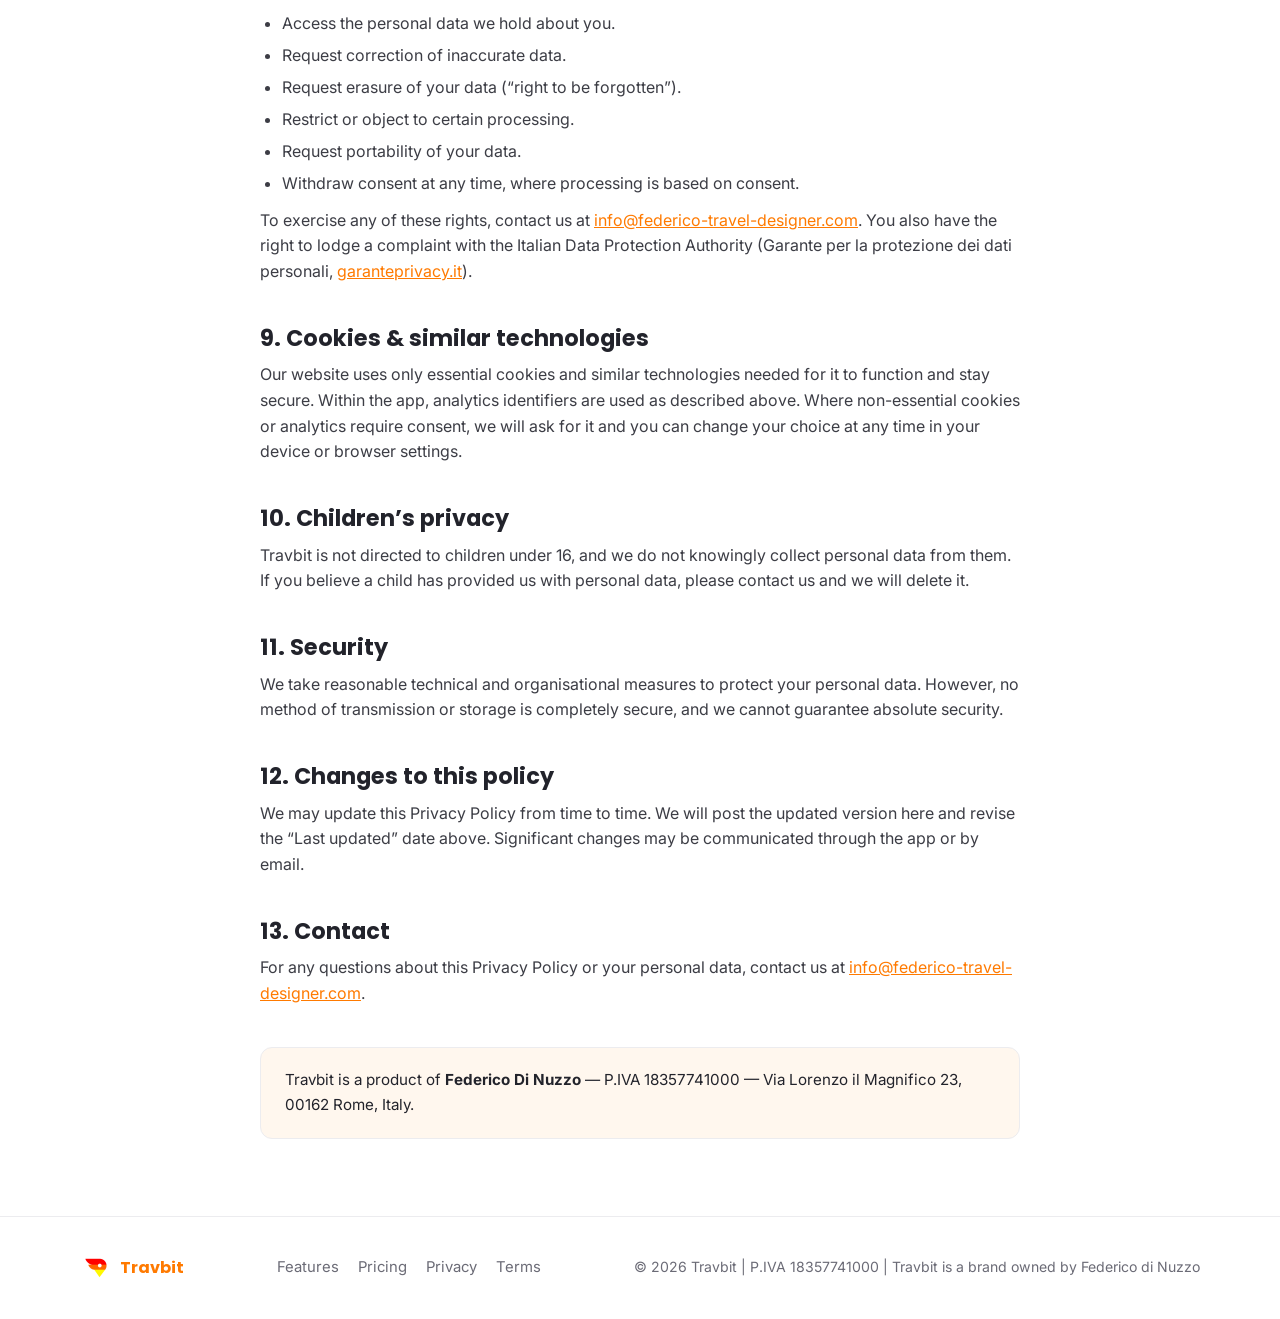
==== commit 521b9891: "Simplify footer: single line with P.IVA and brand ownership Co-Authored-By: Claude Opus 4.8 <noreply" ====
--- a/privacy.html
+++ b/privacy.html
@@ -214,11 +214,7 @@
         <a href="/privacy">Privacy</a>
         <a href="/terms">Terms</a>
       </nav>
-      <p class="footer__copy">© <span id="year"></span> Travbit. All rights reserved.</p>
-      <p class="footer__legal">
-        Travbit is a product of Federico Di Nuzzo — P.IVA 18357741000 —
-        Via Lorenzo il Magnifico 23, 00162 Rome, Italy.
-      </p>
+      <p class="footer__copy">© <span id="year"></span> Travbit | P.IVA 18357741000 | Travbit is a brand owned by Federico di Nuzzo</p>
     </div>
   </footer>
 
--- a/styles.css
+++ b/styles.css
@@ -292,9 +292,6 @@
 .legal-toc a { color: var(--muted); text-decoration: none; font-size: .95rem; }
 .legal-toc a:hover { color: var(--orange); }
 
-/* footer legal line */
-.footer__legal { width: 100%; color: var(--muted); font-size: .82rem; line-height: 1.5; margin-top: .3rem; }
-
 /* ---------- Responsive ---------- */
 @media (max-width: 900px) {
   .nav__links { display: none; }
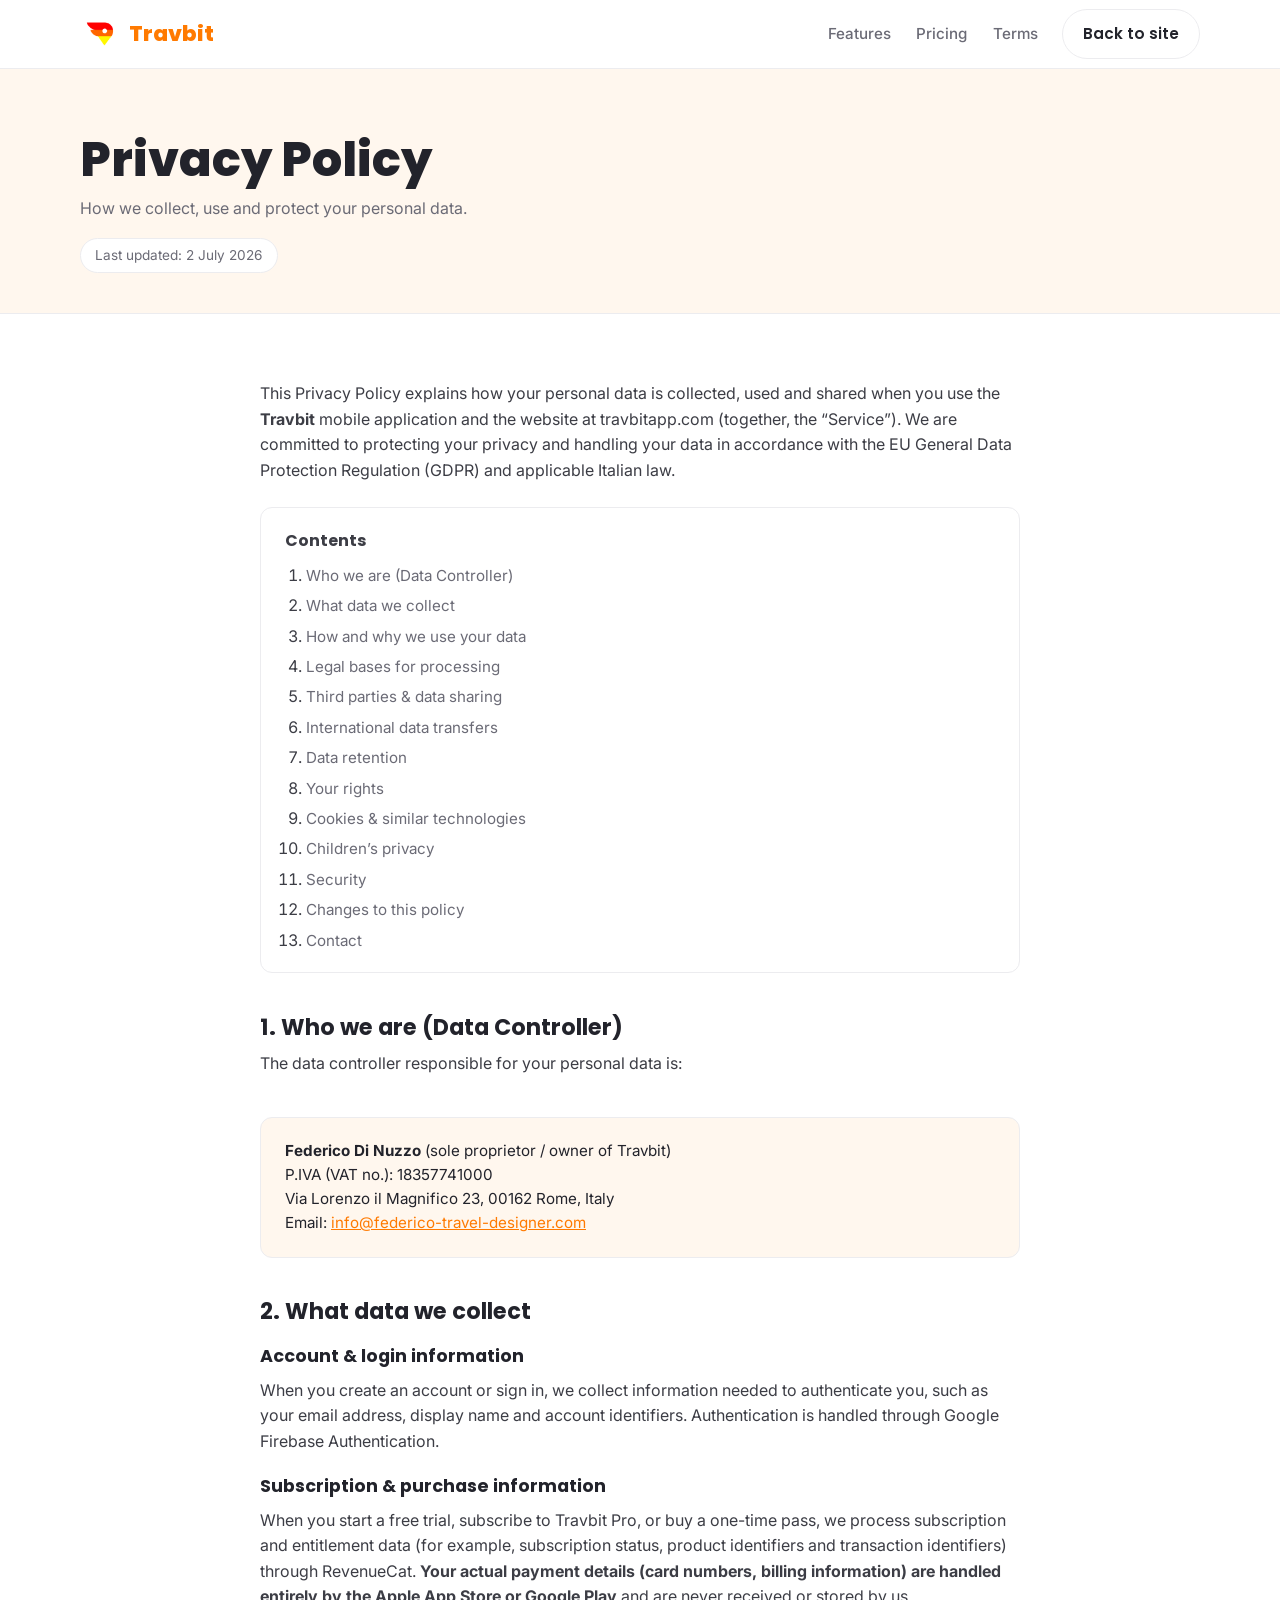
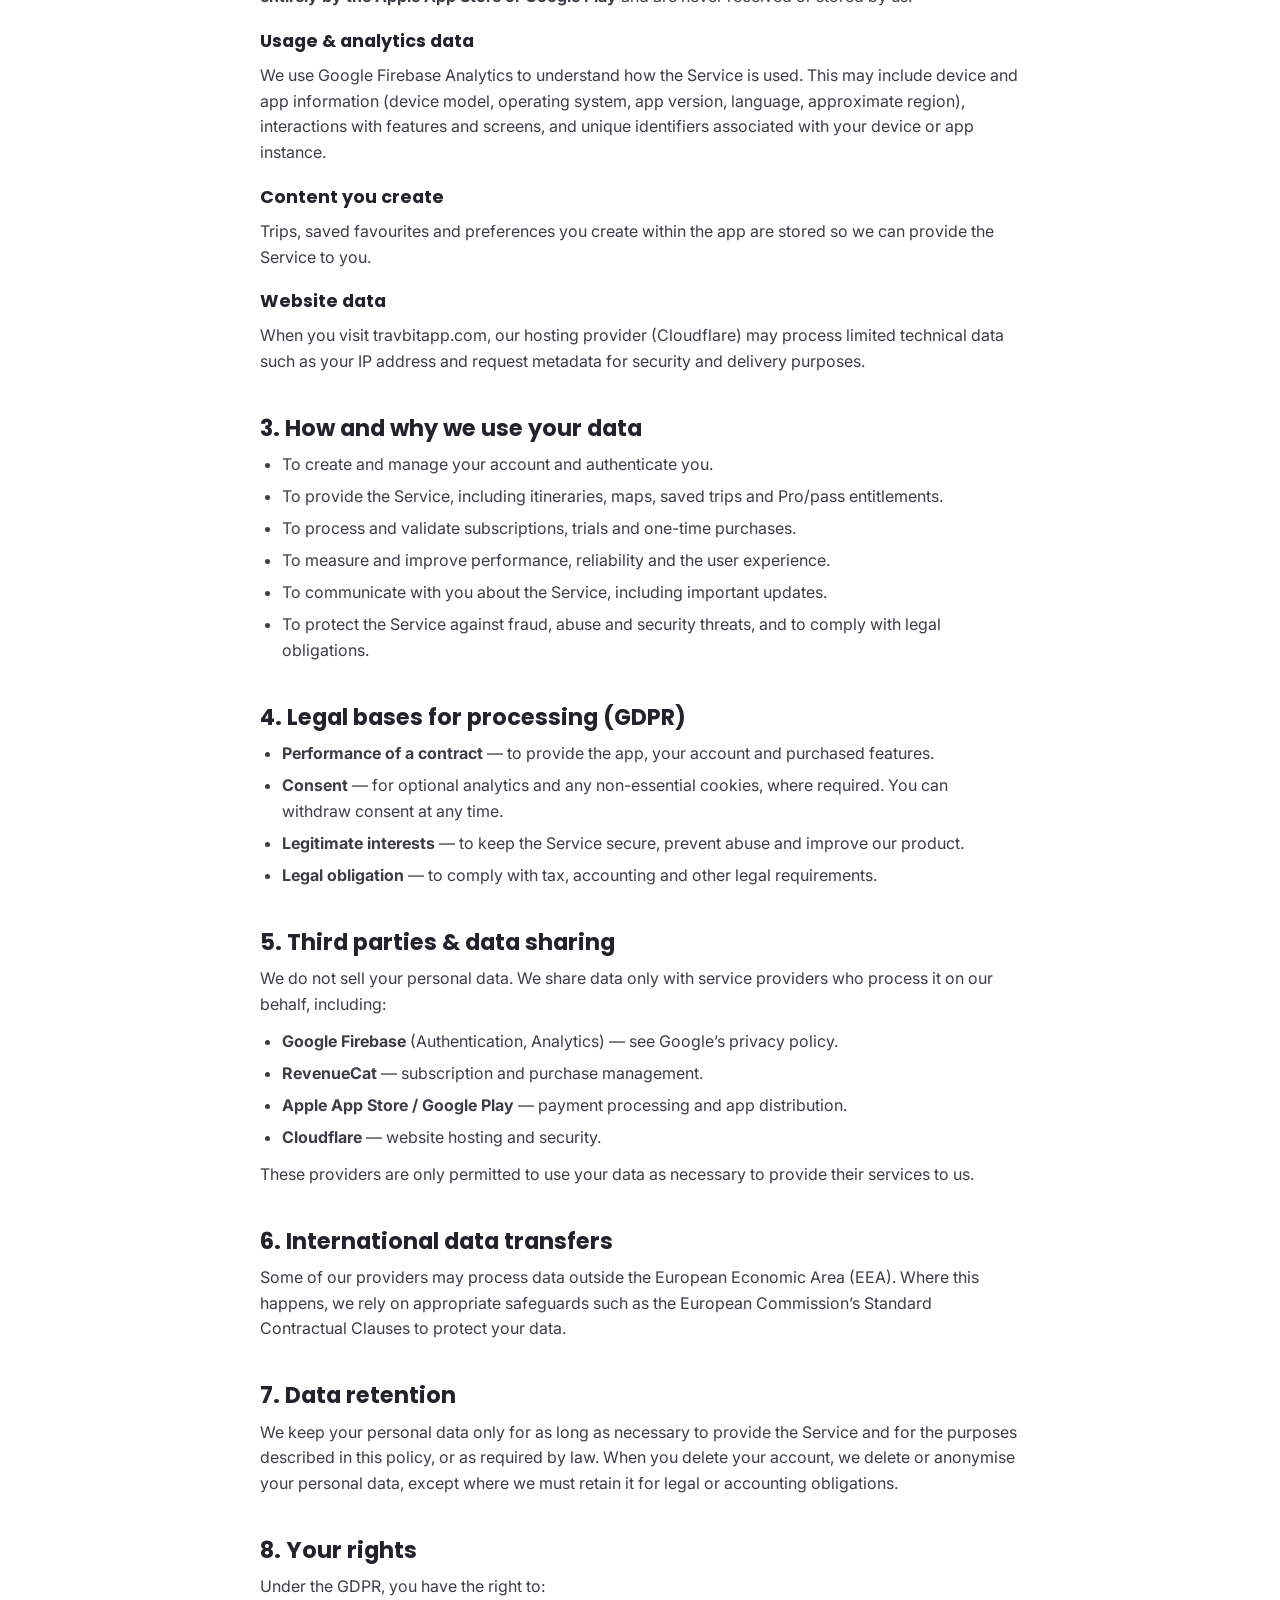
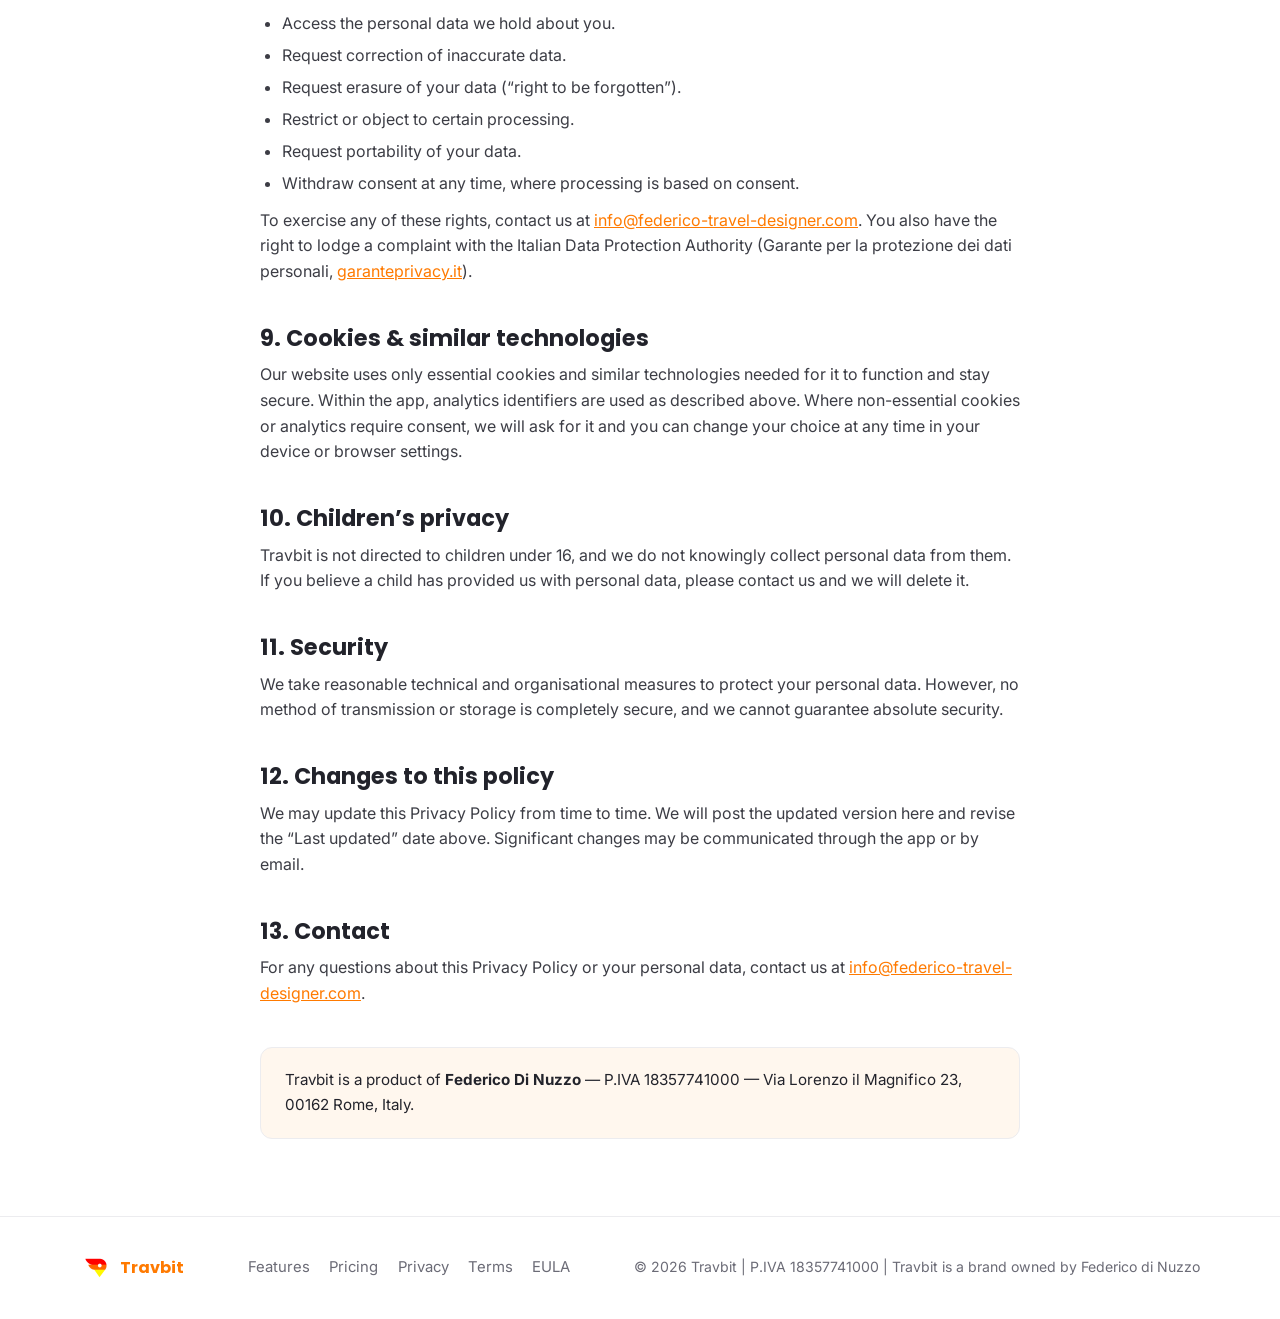
==== commit 60117ce8: "Add User Agreement (EULA) page based on Apple's standard EULA - New /eula page reproducing Apple's L" ====
--- a/privacy.html
+++ b/privacy.html
@@ -213,6 +213,7 @@
         <a href="/#pricing">Pricing</a>
         <a href="/privacy">Privacy</a>
         <a href="/terms">Terms</a>
+        <a href="/eula">EULA</a>
       </nav>
       <p class="footer__copy">© <span id="year"></span> Travbit | P.IVA 18357741000 | Travbit is a brand owned by Federico di Nuzzo</p>
     </div>
--- a/styles.css
+++ b/styles.css
@@ -69,7 +69,12 @@
   transition: transform .15s ease, box-shadow .2s ease, background .2s ease;
   white-space: nowrap;
 }
-.btn--primary { background: var(--grad); color: #fff; box-shadow: var(--shadow); }
+.btn--primary {
+  background: var(--grad);
+  background-origin: border-box; /* gradient spans the full border box — no colored edge fringe */
+  color: #fff;
+  box-shadow: var(--shadow);
+}
 .btn--primary:hover { transform: translateY(-2px); }
 .btn--ghost { background: #fff; color: var(--ink); border-color: var(--line); }
 .btn--ghost:hover { border-color: var(--orange); color: var(--orange); }
@@ -109,59 +114,15 @@
 .hero__cta { display: flex; flex-wrap: wrap; gap: .8rem; margin-top: 1.9rem; }
 .hero__note { margin-top: 1.1rem; font-size: .9rem; color: var(--muted); }
 
-/* Hero art / phone mockup */
+/* Hero art / app screenshot */
 .hero__art { position: relative; display: grid; place-items: center; }
 .blob { position: absolute; border-radius: 50%; filter: blur(46px); opacity: .5; z-index: 0; }
 .blob--1 { width: 320px; height: 320px; background: var(--yellow); top: -30px; right: -20px; }
 .blob--2 { width: 300px; height: 300px; background: var(--red); bottom: -40px; left: -30px; opacity: .35; }
-
-.phone {
+.hero__shot {
   position: relative; z-index: 1;
-  width: 268px; height: 540px;
-  background: #0f1116; border-radius: 42px;
-  padding: 12px; box-shadow: var(--shadow), 0 40px 70px -30px rgba(0,0,0,.4);
-}
-.phone__notch {
-  position: absolute; top: 14px; left: 50%; transform: translateX(-50%);
-  width: 120px; height: 24px; background: #0f1116; border-radius: 0 0 16px 16px; z-index: 3;
-}
-.phone__screen {
-  position: relative; height: 100%; border-radius: 32px; overflow: hidden;
-  background: #eef1f4; display: flex; flex-direction: column;
-}
-.app-map {
-  position: relative; flex: 1;
-  background:
-    radial-gradient(circle at 30% 30%, #fde9d2, transparent 60%),
-    repeating-linear-gradient(0deg, #e4e8ec 0 1px, transparent 1px 26px),
-    repeating-linear-gradient(90deg, #e4e8ec 0 1px, transparent 1px 26px),
-    #eef2f6;
-}
-.route { position: absolute; inset: 0; width: 100%; height: 100%; }
-.route path { fill: none; stroke: var(--orange); stroke-width: 4; stroke-linecap: round; stroke-dasharray: 8 10; }
-.pin {
-  position: absolute; width: 16px; height: 16px; border-radius: 50% 50% 50% 0;
-  background: var(--grad); transform: rotate(-45deg);
-  box-shadow: 0 4px 8px rgba(0,0,0,.2);
-}
-.pin::after { content: ""; position: absolute; inset: 4px; background: #fff; border-radius: 50%; }
-.pin--1 { top: 20%; left: 16%; }
-.pin--2 { top: 44%; left: 68%; }
-.pin--3 { top: 68%; left: 30%; }
-.pin--4 { top: 82%; left: 74%; }
-
-.app-sheet {
-  background: #fff; border-radius: 22px 22px 0 0; padding: 14px 18px 20px;
-  margin-top: -18px; position: relative; z-index: 2; box-shadow: 0 -8px 24px -12px rgba(0,0,0,.15);
-}
-.app-sheet__grip { display: block; width: 40px; height: 4px; border-radius: 2px; background: #d9dde2; margin: 0 auto 12px; }
-.app-sheet__title { font-family: var(--font-head); font-weight: 700; font-size: 1.05rem; margin-bottom: 10px; }
-.app-list li { display: flex; align-items: center; gap: 10px; padding: 7px 0; font-size: .86rem; color: #3c3d45; border-top: 1px solid #f1f2f4; }
-.app-list li:first-child { border-top: 0; }
-.app-list__num {
-  flex: none; width: 22px; height: 22px; border-radius: 50%;
-  background: var(--tint); color: var(--orange); font-weight: 700; font-size: .78rem;
-  display: grid; place-items: center;
+  width: min(80%, 320px); height: auto;
+  filter: drop-shadow(0 40px 55px rgba(0, 0, 0, .28));
 }
 
 /* ---------- Generic section ---------- */
@@ -187,6 +148,27 @@
 .card h3 { font-size: 1.15rem; font-weight: 700; margin-bottom: .4rem; }
 .card p { color: var(--muted); font-size: .96rem; }
 
+/* ---------- Build your own itinerary ---------- */
+.builder { display: grid; grid-template-columns: 1fr 1fr; gap: clamp(2rem, 5vw, 4rem); align-items: center; }
+.builder__title { font-size: clamp(1.8rem, 4vw, 2.6rem); font-weight: 800; letter-spacing: -.01em; }
+.builder__lead { color: var(--muted); font-size: 1.08rem; margin-top: 1rem; max-width: 46ch; }
+.steps { margin: 1.7rem 0; display: grid; gap: 1.1rem; }
+.steps li { display: flex; gap: .9rem; align-items: center; }
+.steps__num {
+  flex: none; width: 34px; height: 34px; border-radius: 50%;
+  background: var(--grad); color: #fff; font-family: var(--font-head); font-weight: 700;
+  display: grid; place-items: center; box-shadow: var(--shadow);
+}
+.steps p { color: var(--ink); font-size: 1.02rem; font-weight: 500; }
+
+.builder__art { display: grid; place-items: center; }
+.builder__shot {
+  width: min(80%, 320px); height: auto;
+  filter: drop-shadow(0 40px 55px rgba(0, 0, 0, .28));
+}
+/* mockup on the left for this section (desktop) */
+.builder--reverse .builder__art { order: -1; }
+
 /* ---------- Audience pills ---------- */
 .pills { margin-top: 2.4rem; display: flex; flex-wrap: wrap; gap: .8rem; justify-content: center; }
 .pill {
@@ -194,17 +176,44 @@
   padding: .7rem 1.15rem; font-weight: 500; font-size: .96rem; box-shadow: var(--shadow-soft);
 }
 
+/* ---------- Explore the world (countries) ---------- */
+.countries { overflow: hidden; padding: 2rem 0 1rem; -webkit-mask-image: linear-gradient(90deg, transparent, #000 6%, #000 94%, transparent); mask-image: linear-gradient(90deg, transparent, #000 6%, #000 94%, transparent); }
+.countries__track {
+  display: flex; gap: 1rem; width: max-content;
+  animation: countries-marquee 70s linear infinite;
+}
+.countries:hover .countries__track { animation-play-state: paused; }
+@keyframes countries-marquee {
+  from { transform: translateX(0); }
+  to { transform: translateX(-50%); }
+}
+.country {
+  flex: none; width: 158px; height: 190px;
+  display: flex; flex-direction: column; justify-content: flex-end; gap: .15rem;
+  padding: 1.1rem; border-radius: var(--radius); color: var(--ink); text-decoration: none;
+  background: radial-gradient(115% 78% at 50% 0%, var(--tint) 0%, #ffffff 62%);
+  border: 1px solid var(--line); box-shadow: var(--shadow-soft);
+  transition: transform .18s ease, box-shadow .2s ease;
+}
+.country:hover { transform: translateY(-5px); box-shadow: var(--shadow); }
+.country__flag { font-size: 2.3rem; line-height: 1; margin-bottom: auto; }
+.country__name { font-family: var(--font-head); font-weight: 700; font-size: 1rem; }
+.country__count { color: var(--muted); font-size: .85rem; }
+.country--more { align-items: center; justify-content: center; text-align: center; border-style: dashed; }
+.country--more .country__flag { margin-bottom: .4rem; }
+
 /* ---------- Pricing ---------- */
 .pricing {
   margin-top: 2.8rem;
-  display: grid; grid-template-columns: repeat(3, 1fr); gap: 1.25rem; align-items: stretch;
+  display: grid; grid-template-columns: repeat(4, 1fr); gap: 1rem; align-items: stretch;
 }
 .plan {
   position: relative; display: flex; flex-direction: column;
   background: #fff; border: 1px solid var(--line); border-radius: var(--radius);
   padding: 1.8rem 1.6rem;
 }
-.plan--featured { border-color: transparent; box-shadow: var(--shadow); transform: translateY(-6px); }
+.plan--featured { border-color: transparent; box-shadow: var(--shadow); transform: scale(1.06); z-index: 2; }
+.plan--featured .plan__save { background: var(--grad); color: #fff; font-size: .82rem; padding: .3rem .8rem; }
 .plan__badge {
   position: absolute; top: -12px; left: 50%; transform: translateX(-50%);
   background: var(--grad); color: #fff; font-family: var(--font-head); font-weight: 700;
@@ -214,12 +223,20 @@
 .plan__icon { margin-bottom: 1rem; }
 .plan__passes { display: flex; gap: .5rem; margin-bottom: 1rem; }
 .plan h3 { font-size: 1.3rem; font-weight: 700; }
-.plan__desc { color: var(--muted); margin-top: .5rem; font-size: .95rem; }
-.plan__list { margin: 1.1rem 0 1.6rem; display: grid; gap: .55rem; }
-.plan__list li { position: relative; padding-left: 1.6rem; font-size: .94rem; color: #3c3d45; }
-.plan__list li::before {
-  content: "✓"; position: absolute; left: 0; color: var(--orange); font-weight: 800;
-}
+.plan__price { margin-top: .55rem; display: flex; align-items: baseline; gap: .4rem; flex-wrap: wrap; }
+.plan__amount {
+  font-family: var(--font-head); font-weight: 800; font-size: 2.6rem; line-height: 1; letter-spacing: -.02em;
+  background: var(--grad); -webkit-background-clip: text; background-clip: text; color: transparent;
+}
+.plan__per { color: var(--muted); font-size: .9rem; font-weight: 500; }
+.plan__save { display: inline-block; margin-top: .5rem; font-size: .78rem; font-weight: 600; color: var(--orange); background: var(--tint); padding: .22rem .6rem; border-radius: 999px; }
+.plan__feats { margin: 1.2rem 0 1.6rem; display: flex; flex-direction: column; gap: .5rem; }
+.plan__feats li {
+  display: flex; align-items: center; gap: .55rem;
+  background: var(--tint); border: 1px solid var(--line); border-radius: 999px;
+  padding: .5rem .85rem; font-size: .9rem; color: #3c3d45;
+}
+.plan__note { margin: -.6rem 0 1.1rem; font-size: .78rem; line-height: 1.45; color: var(--muted); }
 .plan__cta { margin-top: auto; width: 100%; }
 
 /* ---------- Languages ---------- */
@@ -246,6 +263,9 @@
 .store-badge__name { font-family: var(--font-head); font-weight: 700; font-size: 1.1rem; }
 .cta__note { margin-top: 1.3rem; font-size: .9rem; opacity: .9; }
 
+/* trial footnote below the last section */
+.trial-note { margin-top: -1rem; padding-bottom: 2.6rem; text-align: center; font-size: .82rem; line-height: 1.5; color: var(--muted); }
+
 /* ---------- Footer ---------- */
 .footer { border-top: 1px solid var(--line); padding: 2.2rem 0; }
 .footer__grid { display: flex; align-items: center; flex-wrap: wrap; gap: 1rem 2rem; }
@@ -293,6 +313,11 @@
 .legal-toc a:hover { color: var(--orange); }
 
 /* ---------- Responsive ---------- */
+@media (max-width: 1024px) {
+  .pricing { grid-template-columns: repeat(2, 1fr); max-width: 680px; margin-inline: auto; }
+  .plan--featured { transform: none; }
+}
+
 @media (max-width: 900px) {
   .nav__links { display: none; }
   .hero__grid { grid-template-columns: 1fr; text-align: center; }
@@ -300,12 +325,23 @@
   .hero__cta { justify-content: center; }
   .hero__art { margin-top: 1rem; }
   .cards { grid-template-columns: repeat(2, 1fr); }
-  .pricing { grid-template-columns: 1fr; max-width: 460px; margin-inline: auto; }
-  .plan--featured { transform: none; }
+  .builder { grid-template-columns: 1fr; }
+  .builder__lead { max-width: none; }
+  .builder--reverse .builder__art { order: 0; } /* heading first when stacked */
 }
 
 @media (max-width: 560px) {
   .cards { grid-template-columns: 1fr; }
+  /* pricing becomes a peeking slideshow */
+  .pricing {
+    display: flex; grid-template-columns: none; max-width: none;
+    overflow-x: auto; scroll-snap-type: x mandatory;
+    gap: .9rem; margin-inline: -1.25rem; padding: 1rem 1.25rem;
+    scroll-padding-inline: 1.25rem; -webkit-overflow-scrolling: touch;
+  }
+  .pricing::-webkit-scrollbar { display: none; }
+  .pricing { scrollbar-width: none; }
+  .pricing .plan { flex: 0 0 80%; scroll-snap-align: center; }
   .nav__cta { display: none; }
   .footer__grid { flex-direction: column; text-align: center; }
   .footer__links { margin-inline: 0; }
@@ -313,4 +349,6 @@
 
 @media (prefers-reduced-motion: reduce) {
   * { scroll-behavior: auto; transition: none !important; }
-}
+  .countries__track { animation: none; }
+  .countries { overflow-x: auto; }
+}
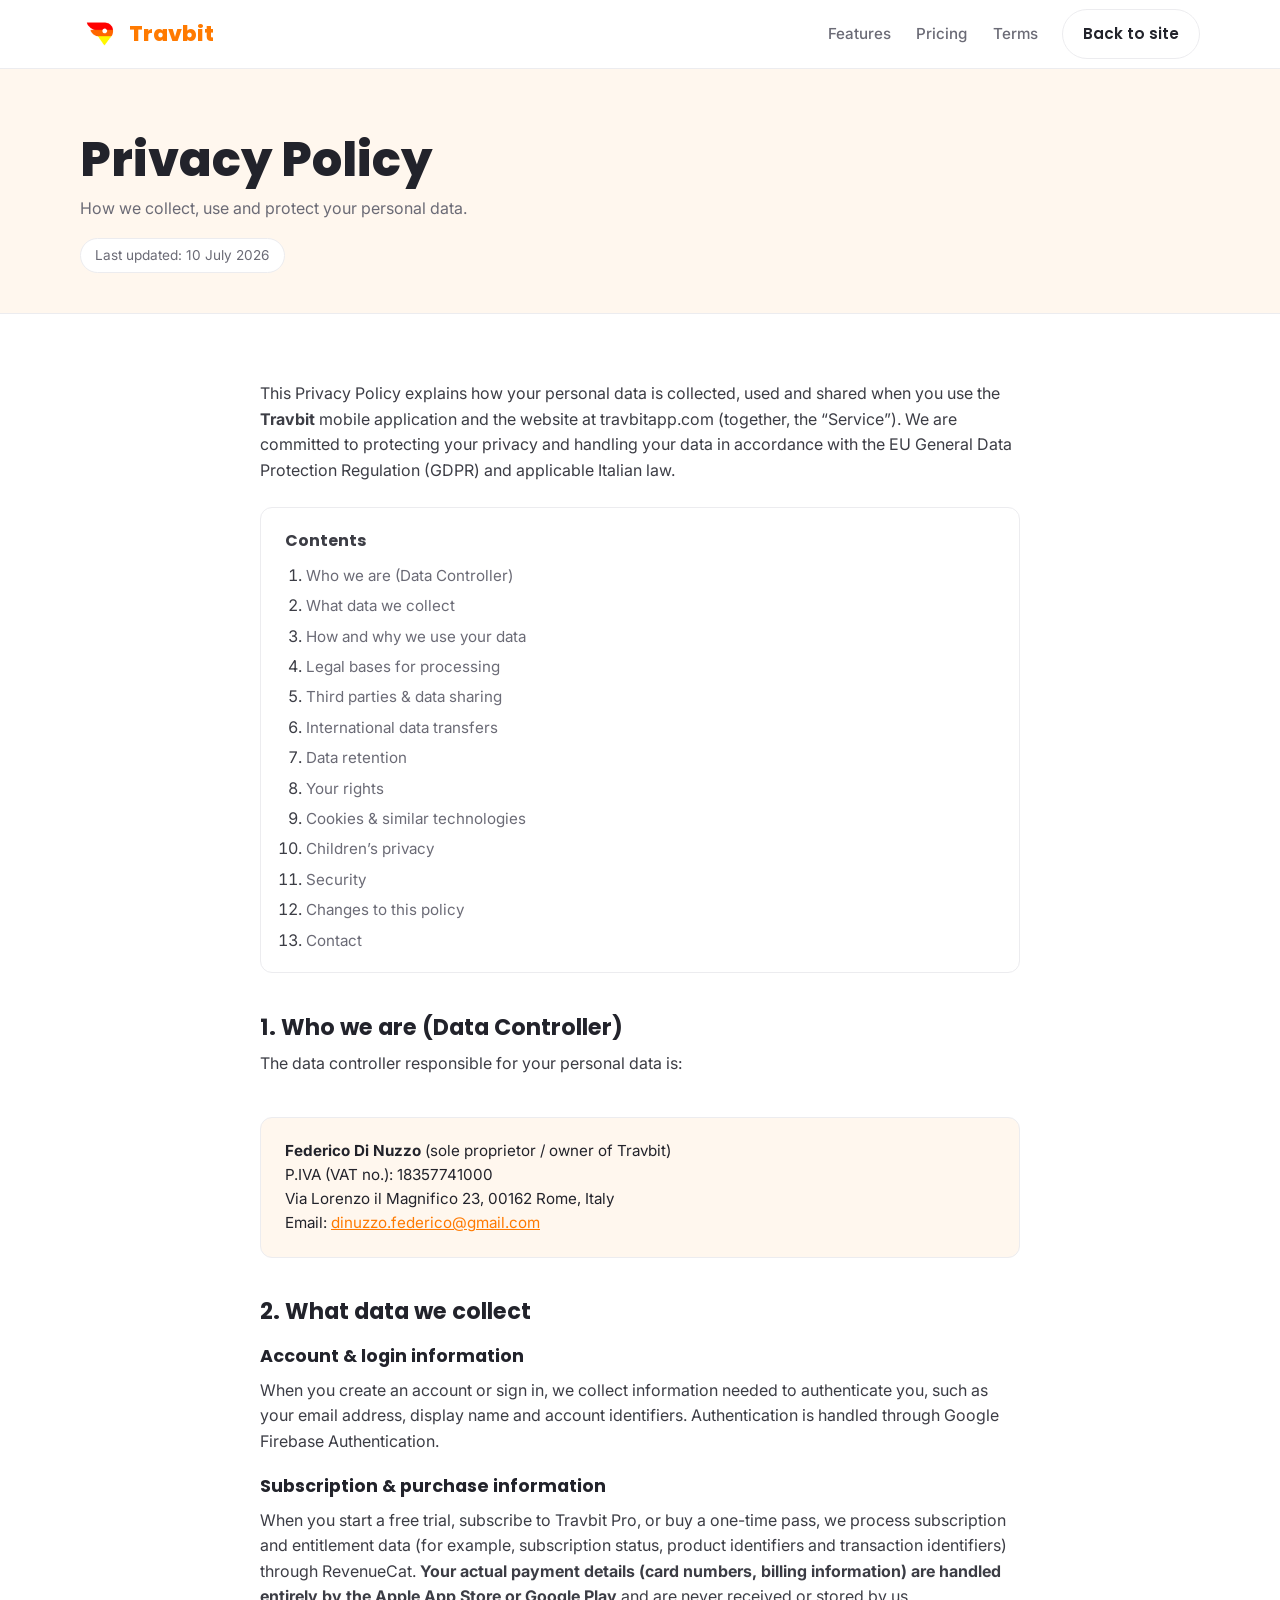
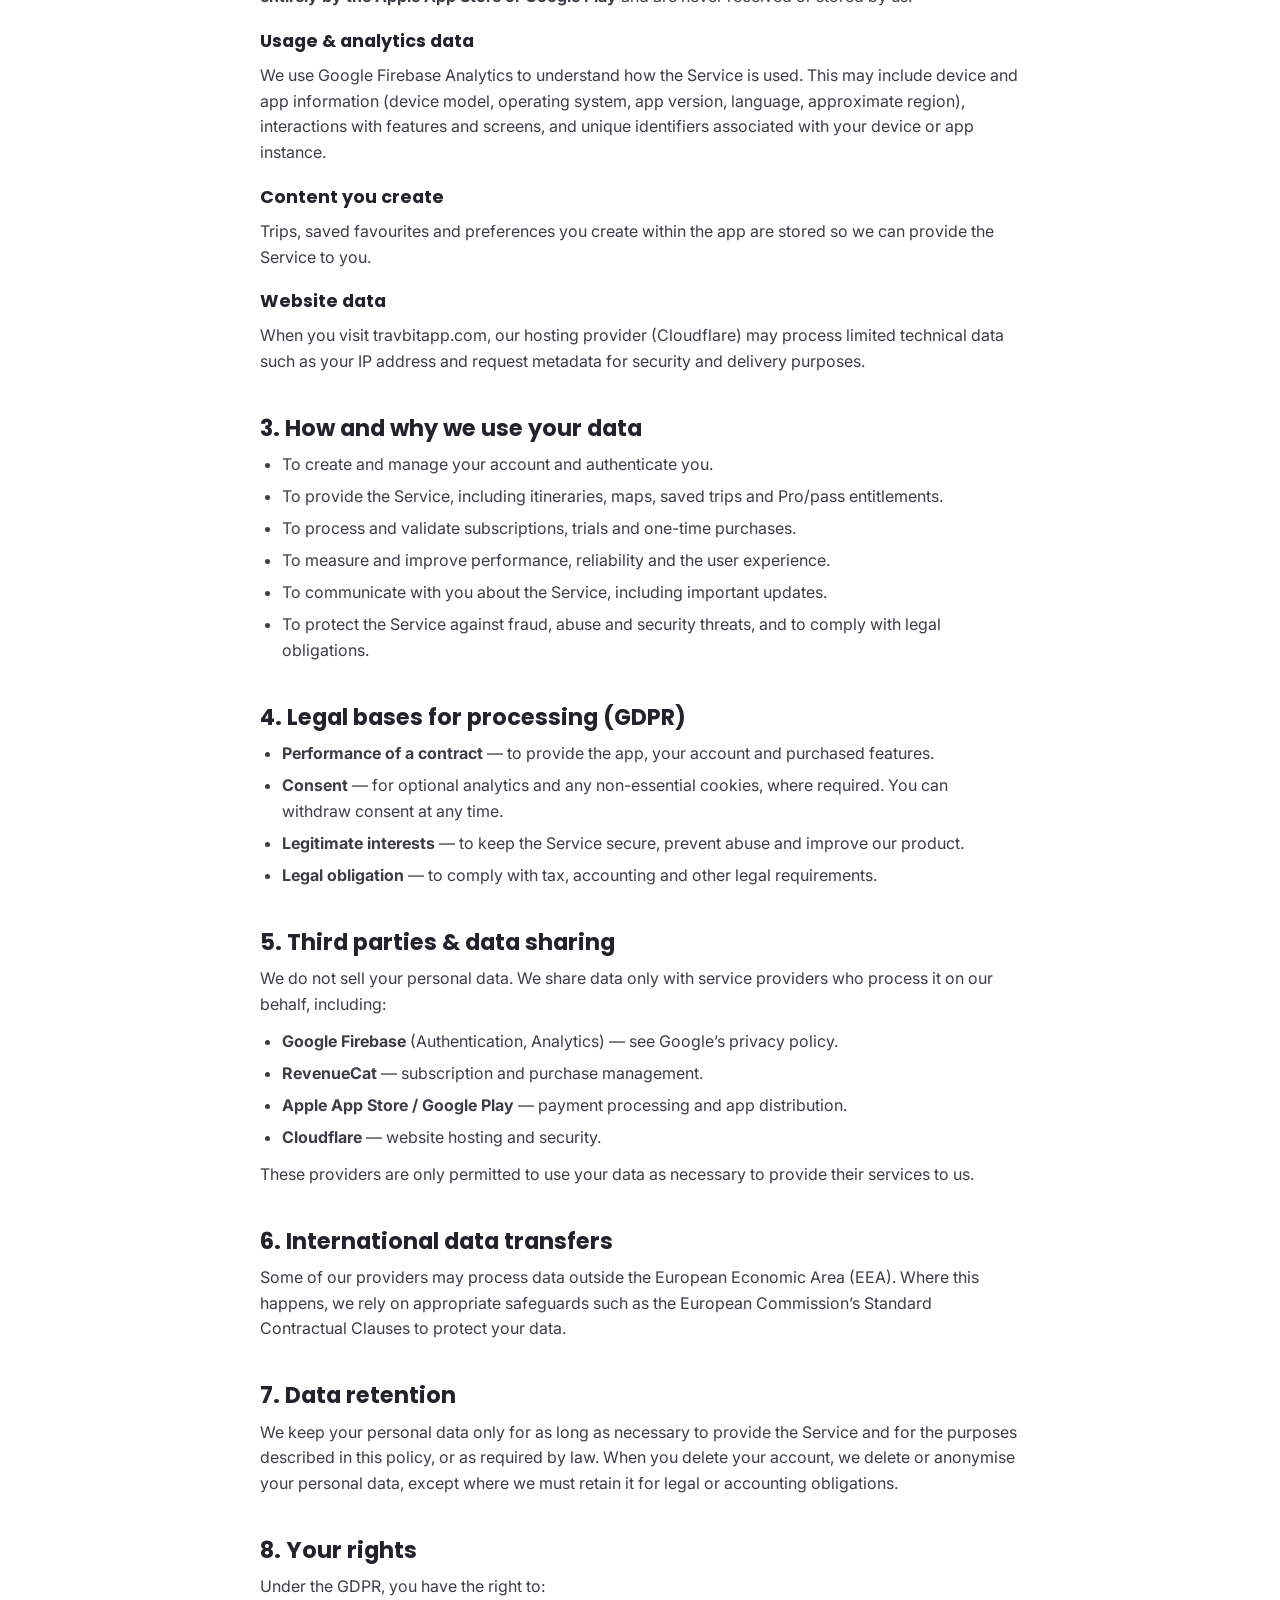
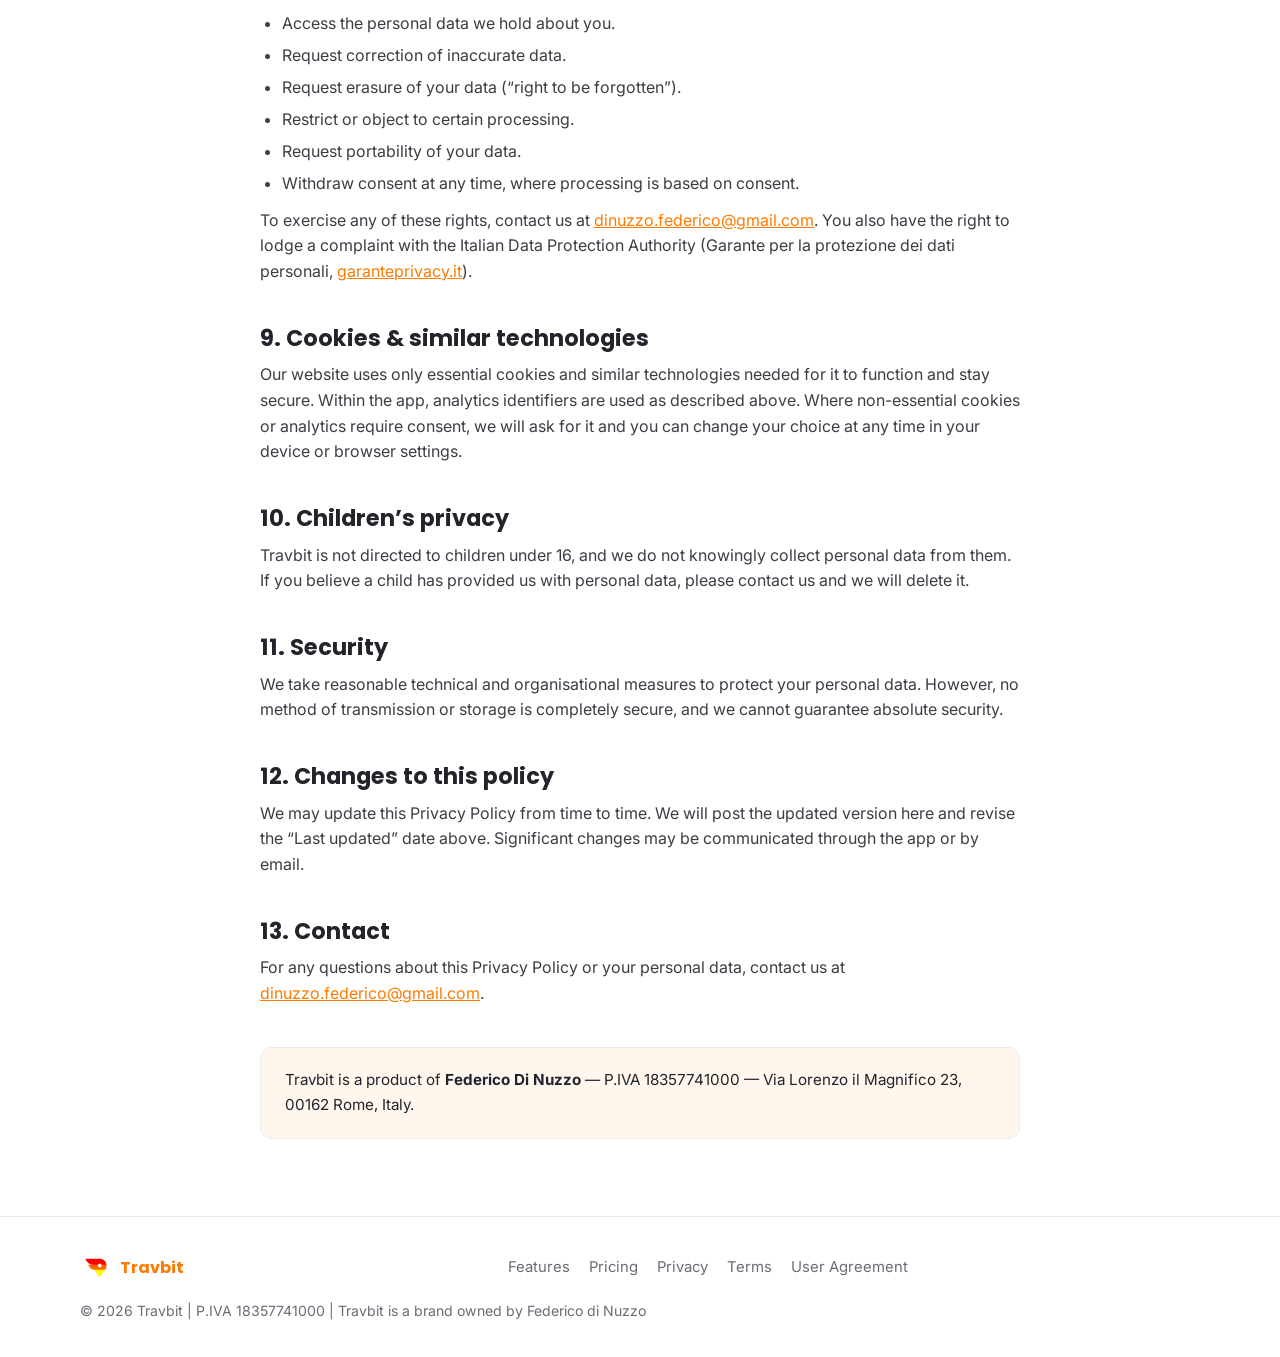
==== commit 8c67b8ab: "Update legal pages: Terms edits, unify contact email, rename EULA link - Terms: reviewed content edi" ====
--- a/privacy.html
+++ b/privacy.html
@@ -34,7 +34,7 @@
       <div class="container">
         <h1>Privacy Policy</h1>
         <p>How we collect, use and protect your personal data.</p>
-        <span class="legal__updated">Last updated: 2 July 2026</span>
+        <span class="legal__updated">Last updated: 10 July 2026</span>
       </div>
     </section>
 
@@ -72,7 +72,7 @@
           <strong>Federico Di Nuzzo</strong> (sole proprietor / owner of Travbit)<br />
           P.IVA (VAT no.): 18357741000<br />
           Via Lorenzo il Magnifico 23, 00162 Rome, Italy<br />
-          Email: <a href="mailto:info@federico-travel-designer.com">info@federico-travel-designer.com</a>
+          Email: <a href="mailto:dinuzzo.federico@gmail.com">dinuzzo.federico@gmail.com</a>
         </div>
 
         <h2 id="data">2. What data we collect</h2>
@@ -158,7 +158,7 @@
         </ul>
         <p>
           To exercise any of these rights, contact us at
-          <a href="mailto:info@federico-travel-designer.com">info@federico-travel-designer.com</a>. You also have the right to lodge a complaint
+          <a href="mailto:dinuzzo.federico@gmail.com">dinuzzo.federico@gmail.com</a>. You also have the right to lodge a complaint
           with the Italian Data Protection Authority (Garante per la protezione dei dati personali,
           <a href="https://www.garanteprivacy.it" target="_blank" rel="noopener">garanteprivacy.it</a>).
         </p>
@@ -191,7 +191,7 @@
         <h2 id="contact">13. Contact</h2>
         <p>
           For any questions about this Privacy Policy or your personal data, contact us at
-          <a href="mailto:info@federico-travel-designer.com">info@federico-travel-designer.com</a>.
+          <a href="mailto:dinuzzo.federico@gmail.com">dinuzzo.federico@gmail.com</a>.
         </p>
         <div class="legal__entity">
           Travbit is a product of <strong>Federico Di Nuzzo</strong> — P.IVA 18357741000 —
@@ -213,7 +213,7 @@
         <a href="/#pricing">Pricing</a>
         <a href="/privacy">Privacy</a>
         <a href="/terms">Terms</a>
-        <a href="/eula">EULA</a>
+        <a href="/useragreement">User Agreement</a>
       </nav>
       <p class="footer__copy">© <span id="year"></span> Travbit | P.IVA 18357741000 | Travbit is a brand owned by Federico di Nuzzo</p>
     </div>
